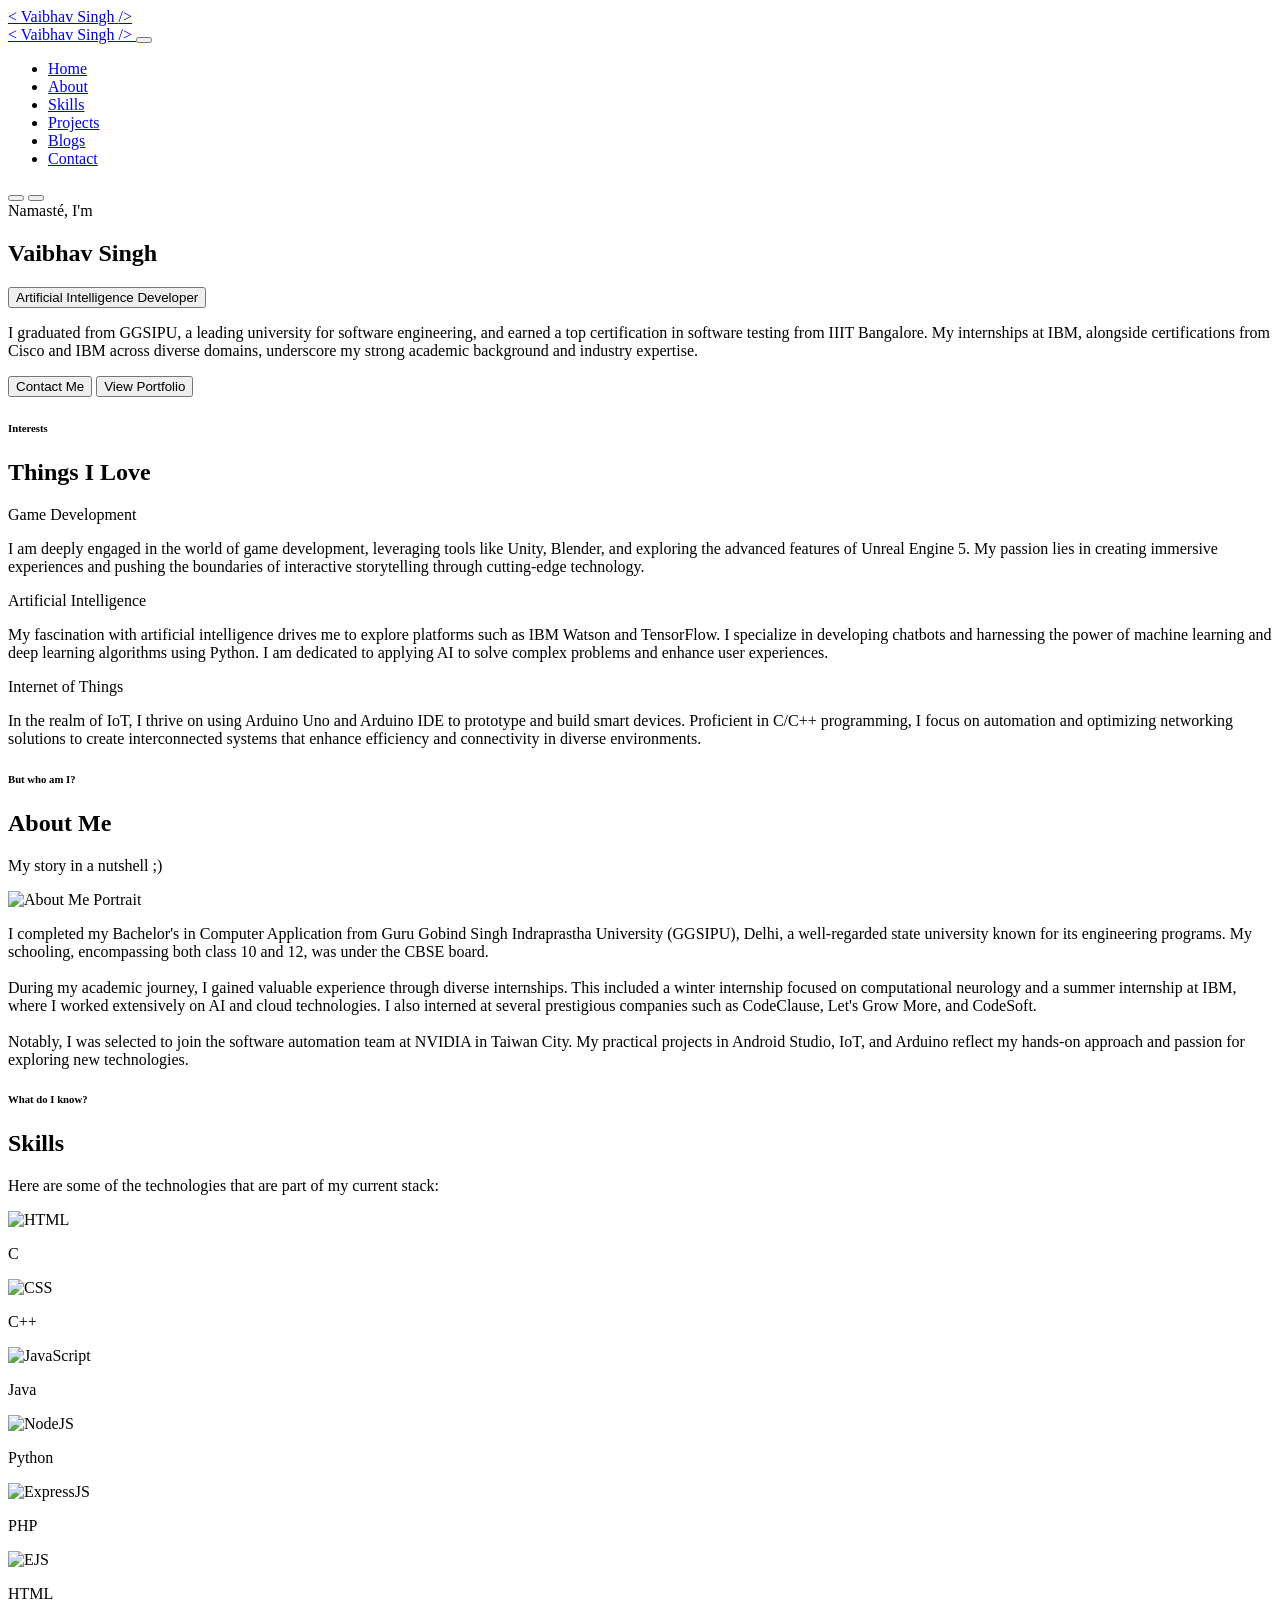
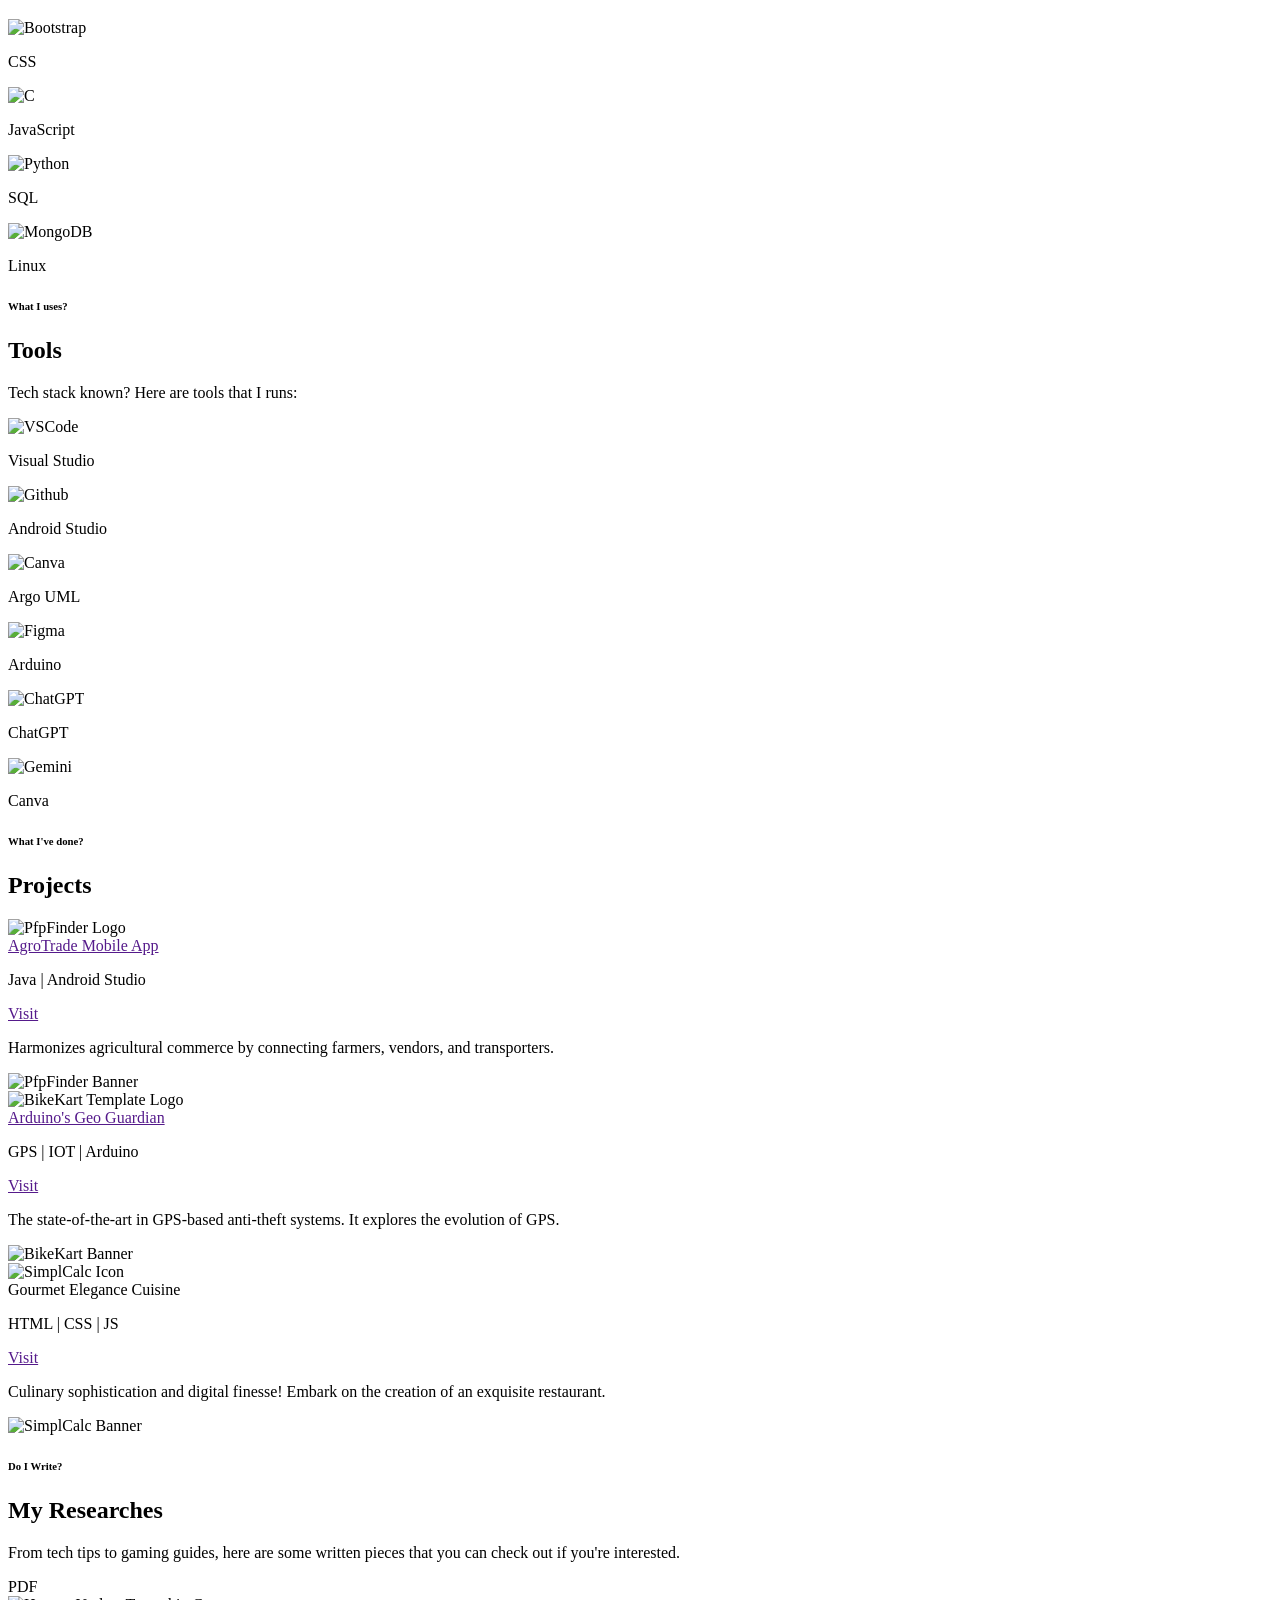
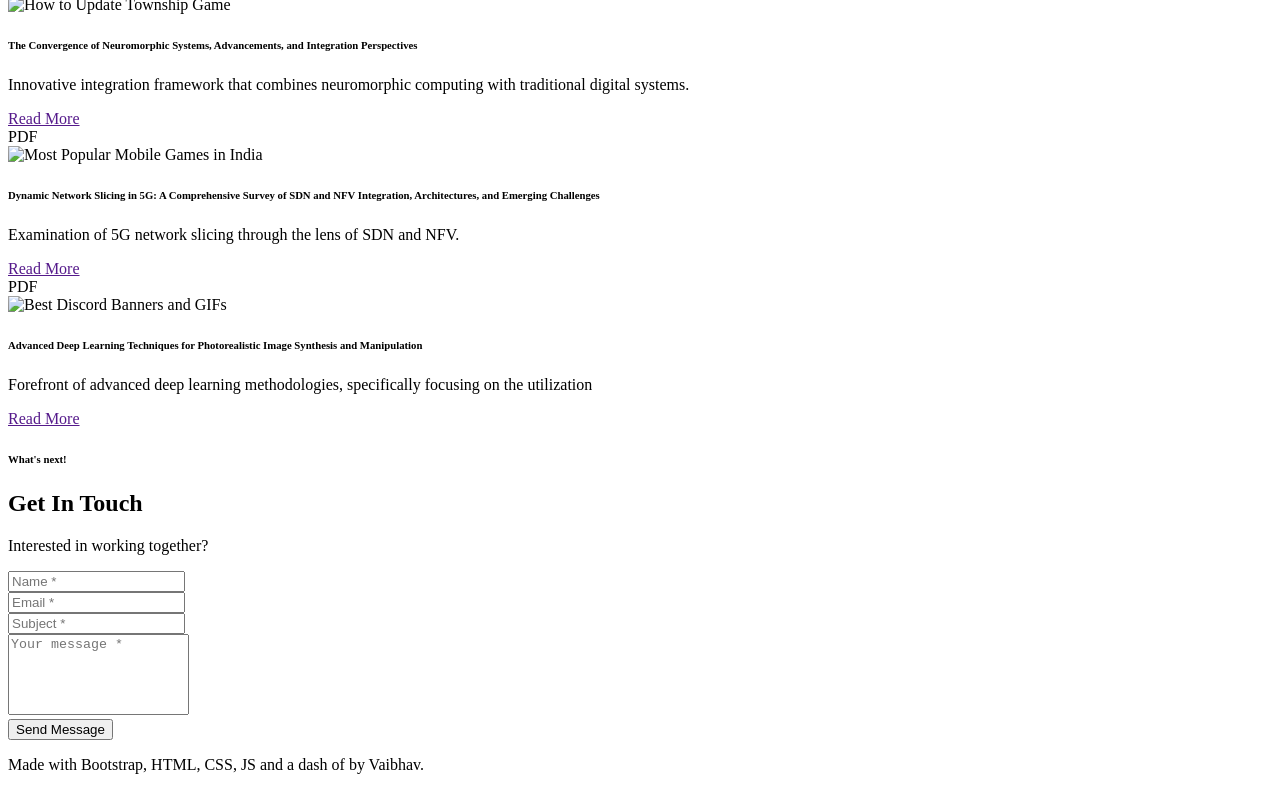
==== index.html @ f0da1cc7 "Add files via upload" ====
<!DOCTYPE html>
<html lang="en">
<head>
    <meta charset="UTF-8">
    <meta name="viewport" content="width=device-width, initial-scale=1.0">

    <!-- Primary Meta Tags -->
    <title>Vaibhav Singh - Software Developer</title>

    <meta name="title" content="Vaibhav Singh - Frontend Web Developer">
    <meta name="description" content="Vaibhav Singh - Passionate Frontend Web Developer creating beautiful and responsive websites. Explore my portfolio and blog for tech insights.">
    <meta name="keywords" content="Vaibhav Singh, Web Developer, Frontend Developer, Portfolio, Blog, Tech Insights">
    <meta name="author" content="Vaibhav Singh">

    <!-- Open Graph Meta Tags / Facebook -->
    <meta property="og:title" content="Vaibhav Singh - Frontend Web Developer">
    <meta property="og:description" content="Passionate about crafting beautiful and responsive websites. Explore my portfolio and blog for tech insights.">
    <meta property="og:image" content="assets/images/banner.webp">
    <meta property="og:url" content="/">
    <meta property="og:type" content="website">

    <!-- Twitter Card Meta Tags -->
    <meta name="twitter:card" content="summary_large_image">
    <meta name="twitter:title" content="Vaibhav Singh - Frontend Web Developer">
    <meta name="twitter:description" content="Passionate about crafting beautiful and responsive websites. Explore my portfolio and blog for tech insights.">
    <meta name="twitter:image" content="assets/images/banner.webp">

    <!-- Favicon -->
    <link rel="icon" href="assets/images/vj.webp" type="image/x-icon">

    <!-- Google Fonts: Rubik -->
    <link rel="stylesheet" href="https://fonts.googleapis.com/css?family=Rubik&amp;display=swap">

    <!-- Stylesheets -->
    <link rel="stylesheet" href="assets/css/aos.css">
    <link rel="stylesheet" href="assets/css/owl.carousel.min.css">
    <link rel="stylesheet" href="assets/css/bootstrap.min.css">
    <link rel="stylesheet" href="assets/css/bootstrap-icons.min.css">
    <link rel="stylesheet" href="assets/css/style.css">

    <!-- Preload Important resources -->
    <link rel="preload" href="assets/css/aos.css" as="style" >
    <link rel="preload" href="assets/css/owl.carousel.min.css" as="style" >
    <link rel="preload" href="assets/css/bootstrap.min.css" as="style" />
    <link rel="preload" href="assets/css/bootstrap-icons.min.css" as="style" />
    <link rel="preload" href="assets/css/style.css" as="style" />

    <!-- MS-Clarity Analytics -->
    <script type="text/javascript">
    (function(c,l,a,r,i,t,y){
        c[a]=c[a]||function(){(c[a].q=c[a].q||[]).push(arguments)};
        t=l.createElement(r);t.async=1;t.src="https://www.clarity.ms/tag/"+i;
        y=l.getElementsByTagName(r)[0];y.parentNode.insertBefore(t,y);
    })(window, document, "clarity", "script", "ld2h640kif");
    </script>

</head>

<body data-bs-theme="dark" data-bs-spy="scroll" data-bs-target="#navbar">

    <!-- Preloader -->
    <div id="preloader"></div>
    
    <!-- Header -->
    <header id="header">
        <nav id="navbar" class="navbar navbar-expand-md">
            <div class="container">
                <a href="/" class="navbar-brand logo">
                    <span><</span>
                    <span class="logo-name">Vaibhav Singh</span>
                    <span>/></span>
                </a>
                <div class="offcanvas offcanvas-end" tabindex="-1" id="offcanvasNavbar" aria-labelledby="offcanvasNavbarMenu">
                    <div class="offcanvas-header">
                        <a href="/" class="offcanvas-title navbar-brand logo" id="offcanvasNavbarMenu" data-aos="fade-down" data-aos-delay="600">
                            <span><</span>
                            <span class="logo-name">Vaibhav Singh</span>
                            <span>/></span>
                        </a>
                        <button type="button" class="navbar-toggler" data-bs-dismiss="offcanvas" aria-label="Close Navigation Menu"><i class="bi bi-x toggle-icon"></i></button>
                    </div>
                    <div class="offcanvas-body">
                        <ul class="navbar-nav nav-underline justify-content-end flex-grow-1">
                            <li class="nav-item" data-aos="fade-down" data-aos-delay="500" data-bs-dismiss="offcanvas"><a href="#hero" class="nav-link active" aria-current="page">Home</a></li>
                            <li class="nav-item" data-aos="fade-down" data-aos-delay="600" data-bs-dismiss="offcanvas"><a href="#about" class="nav-link">About</a></li>
                            <li class="nav-item" data-aos="fade-down" data-aos-delay="700" data-bs-dismiss="offcanvas" ><a href="#skills" class="nav-link">Skills</a></li>
                            <li class="nav-item" data-aos="fade-down" data-aos-delay="800" data-bs-dismiss="offcanvas"><a href="#projects" class="nav-link">Projects</a></li>
                            <li class="nav-item" data-aos="fade-down" data-aos-delay="900" data-bs-dismiss="offcanvas"><a href="#blogs" class="nav-link">Blogs</a></li>
                            <li class="nav-item" data-aos="fade-down" data-aos-delay="1000" data-bs-dismiss="offcanvas"><a href="#contact" class="nav-link">Contact</a></li>
                        </ul>
                    </div>
                </div>
                <button class="btn border-0" id="switchTheme" data-aos="fade-down" data-aos-delay="600"><i class="bi bi-brightness-high-fill"></i></button>
                <button class="navbar-toggler border-0" type="button" data-bs-toggle="offcanvas" data-bs-target="#offcanvasNavbar" aria-controls="offcanvasNavbar" aria-label="Toggle Navigation Menu" data-aos="fade-down" data-aos-delay="600"><i class="bi bi-list toggle-icon"></i></button>
            </div>
        </nav>
    </header>

    <!-- Hero -->
    <section id="hero">
        <div class="container">     
            <div class="row about-content">
                <div class="col-lg-5 order-lg-2">
                    <div class="hero-portrait">
                        <div class="pic" data-aos="fade-up" data-aos-delay="600"></div>
                    </div>
                </div>
                <div class="col-lg-7 order-lg-1 hero-content">
                    <span class="h3" data-aos="fade-up" data-aos-delay="0">Namasté, I'm</span>
                    <h1 class="name" data-aos="fade-up" data-aos-delay="200"><span>Vaibhav Singh</h1>
                    <button type="button" class="btn btn-sm mt-3 mb-3 btn-showcase"  data-aos="fade-up" data-aos-delay="400"><i class="bi bi-stars"></i> Artificial Intelligence Developer</button>
                    <p class="tagline mb-3" data-aos="fade-up" data-aos-delay="600">I graduated from GGSIPU, a leading university for software engineering, and earned a top certification in software testing from IIIT Bangalore. My internships at IBM, alongside certifications from Cisco and IBM across diverse domains, underscore my strong academic background and industry expertise. </p>
                    <div class="social-icons pb-2 pt-2 mb-2">
                        <a href="https://github.com/vaibhav90singh" target="_blank" class="github" data-aos="fade-up" data-aos-delay="620"><i class="bi bi-github"></i></a>
                        <a href="" target="_blank" class="twitter-x" data-aos="fade-up" data-aos-delay="64 0"><i class="bi bi-twitter-x"></i></a>
                        <a href="" target="_blank" class="instagram" data-aos="fade-up" data-aos-delay="660"><i class="bi bi-instagram"></i></a>
                        <a href="" target="_blank" class="youtube" data-aos="fade-up" data-aos-delay="680"><i class="bi bi-youtube"></i></a>
                        <a href="https://www.linkedin.com/itsVaibhavsingh/" target="_blank" class="linkedin" data-aos="fade-up" data-aos-delay="690"><i class="bi bi-linkedin"></i></a>
                        <a href="" target="_blank" class="discord" data-aos="fade-up" data-aos-delay="690"><i class="bi bi-discord"></i></a>
                    </div>
                    <div class="d-flex call-to-action">
                        <a href="https://www.linkedin.com/in/vaibhavsingh001/" data-aos="fade-up" data-aos-delay="700"><button type="button" class="btn me-4 primary-bg-btn"><i class="bi bi-envelope"></i> Contact Me</button></a>
                        <a href="https://drive.google.com/file/d/1FgvKm06HeaC-L_baILkrE1mZWN4kB_h0/view?usp=sharing" data-aos="fade-up" data-aos-delay="800"><button type="button" class="btn btn-light secondary-bg-btn">View Portfolio <i class="bi bi-arrow-up-right-circle"></i></button></a>
                    </div>                    
                </div>
            </div>
        </div>
    </section>

    <!-- Things I Love -->
    <section id="things-i-love">
        <div class="container">
            <h6 class="text-center"><span class="btn btn-sm theme-button theme-text">Interests</span></h6>
            <h2 class="section-heading text-center">Things I Love</h2>
            <div class="row justify-content-center pt-3 gy-4">
                <div class="col-lg-4 col-md-6" data-aos="fade-up" >
                    <div class="card">
                        <div class="circle-container">
                            <div class="circle"><i class="bi bi-droplet-half"></i></div>
                        </div>
                        <div class="card-body">
                            <p class="card-title">Game Development</p>
                            <p class="card-text">I am deeply engaged in the world of game development, leveraging tools like Unity, Blender, and exploring the advanced features of Unreal Engine 5. My passion lies in creating immersive experiences and pushing the boundaries of interactive storytelling through cutting-edge technology.</p>
                        </div>
                    </div>
                </div>
                <div class="col-lg-4 col-md-6" data-aos="fade-up" >
                    <div class="card">
                        <div class="circle-container">
                            <div class="circle"><i class="bi bi-code-slash"></i></i></div>
                        </div>
                        <div class="card-body">
                            <p class="card-title">Artificial Intelligence</p>
                            <p class="card-text">My fascination with artificial intelligence drives me to explore platforms such as IBM Watson and TensorFlow. I specialize in developing chatbots and harnessing the power of machine learning and deep learning algorithms using Python. I am dedicated to applying AI to solve complex problems and enhance user experiences.</p>
                        </div>
                    </div>
                </div>
                <div class="col-lg-4 col-md-6" data-aos="fade-up" >
                    <div class="card">
                        <div class="circle-container">
                            <div class="circle"><i class="bi bi-cup-hot"></i></div>
                        </div>
                        <div class="card-body">
                            <p class="card-title">Internet of Things</p>
                            <p class="card-text">In the realm of IoT, I thrive on using Arduino Uno and Arduino IDE to prototype and build smart devices. Proficient in C/C++ programming, I focus on automation and optimizing networking solutions to create interconnected systems that enhance efficiency and connectivity in diverse environments.



                            </p>
                        </div>
                    </div>
                </div>
            </div>
        </div>
    </section>


    <!-- About Me -->
    <section id="about">
        <div class="container">
            <h6 class="text-center"><span class="btn btn-sm theme-button theme-text">But who am I?</span></h6>
            <h2 class="section-heading text-center">About Me</h2>
            <p class="text-center muted-text mt-3 mb-4">My story in a nutshell ;)</p>
            <div class="row justify-content-center" data-aos="fade-down" data-aos-delay="200">
                <div class="col-lg-5 about-portrait">
                    <img src="assets/images/potraitt.jpeg" class="img-fluid pic" alt="About Me Portrait">
                </div>
                <div class="col-lg-7">
                    <p class="bio">
                        I completed my Bachelor's in Computer Application from Guru Gobind Singh Indraprastha University (GGSIPU), Delhi, a well-regarded state university known for its engineering programs. My schooling, encompassing both class 10 and 12, was under the CBSE board. 
<br></br>
During my academic journey, I gained valuable experience through diverse internships. This included a winter internship focused on computational neurology and a summer internship at IBM, where I worked extensively on AI and cloud technologies. I also interned at several prestigious companies such as CodeClause, Let's Grow More, and CodeSoft. 
<br></br>
Notably, I was selected to join the software automation team at NVIDIA in Taiwan City. My practical projects in Android Studio, IoT, and Arduino reflect my hands-on approach and passion for exploring new technologies.</p>
                </div>
            </div>
        </div>
    </section>

    <!-- Skills -->
    <section id="skills">
        <div class="container">
            <h6 class="text-center"><span class="btn btn-sm theme-button theme-text">What do I know?</span></h6>
            <h2 class="section-heading text-center">Skills</h2>
            <p class="text-center muted-text mt-3 mb-4">Here are some of the technologies that are part of my current stack:</p>
            <div class="row justify-content-center row-cols-2 row-cols-md-3 row-cols-lg-6 mt-4 gy-4 skills-container" data-aos="fade-up" data-aos-delay="200">
                <div class="col">
                    <div class="skill">
                        <img class="skill-image" src="assets/images/skills/C.svg" alt="HTML">
                        <p class="skill-name">C</p>
                    </div>
                </div>
                <div class="col">
                    <div class="skill">
                        <img class="skill-image" src="assets/images/skills/c--4.svg" alt="CSS"/>
                        <p class="skill-name">C++</p>
                    </div>
                </div>
                <div class="col">
                    <div class="skill">
                        <img class="skill-image" src="assets/images/skills/java.svg" alt="JavaScript">
                        <p class="skill-name">Java</p>
                    </div>
                </div>
                <div class="col">
                    <div class="skill">
                        <img class="skill-image" src="assets/images/skills/Python.svg" alt="NodeJS">
                        <p class="skill-name">Python</p>
                    </div>
                </div>
                <div class="col">
                    <div class="skill">
                        <img class="skill-image" src="assets/images/skills/PHP-logo.svg.png" alt="ExpressJS">
                        <p class="skill-name">PHP</p>
                    </div>
                </div>
                <div class="col">
                    <div class="skill">
                        <img class="skill-image" src="assets/images/skills/HTML.svg" alt="EJS">
                        <p class="skill-name">HTML</p>
                    </div>
                </div>
                <div class="col">
                    <div class="skill">
                        <img class="skill-image" src="assets/images/skills/CSS.svg" alt="Bootstrap">
                        <p class="skill-name">CSS</p>
                    </div>
                </div>
                <div class="col">
                    <div class="skill">
                        <img class="skill-image" src="assets/images/skills/JS.svg" alt="C">
                        <p class="skill-name">JavaScript</p>
                    </div>
                </div>
                <div class="col">
                    <div class="skill">
                        <img class="skill-image" src="assets/images/skills/microsoft-sql-server-logo.svg" alt="Python">
                        <p class="skill-name">SQL</p>
                    </div>
                </div>
                <div class="col">
                    <div class="skill">
                        <img class="skill-image" src="assets/images/skills/images.png" alt="MongoDB">
                        <p class="skill-name">Linux</p>
                    </div>
                </div>
            </div>
        </div>
    </section>

    <!-- Tools -->
    <section id="tools">
        <div class="container">
            <h6 class="text-center"><span class="btn btn-sm theme-button theme-text">What I uses?</span></h6>
            <h2 class="section-heading text-center">Tools</h2>
            <p class="text-center muted-text mt-3 mb-4">Tech stack known? Here are tools that I runs:</p>
            <div class="row justify-content-center row-cols-2 row-cols-md-3 row-cols-lg-6 mt-4 gy-4 tools-container" data-aos="fade-down" data-aos-delay="200">
                <div class="col">
                    <div class="tool">
                        <img class="tool-image" src="assets/images/tools/vscode.svg" alt="VSCode">
                        <p class="tool-name">Visual Studio</p>
                    </div>
                </div>
                <div class="col">
                    <div class="tool">
                        <img class="tool-image" src="assets/images/tools/Android_Studio_icon_(2023).svg.png" alt="Github">
                        <p class="tool-name">Android Studio</p>
                    </div>
                </div>
                <div class="col">
                    <div class="tool">
                        <img class="tool-image" src="assets/images/tools/argouml-logo.png" alt="Canva">
                        <p class="tool-name">Argo UML</p>
                    </div>
                </div>
                <div class="col">
                    <div class="tool">
                        <img class="tool-image" src="assets/images/tools/png-transparent-arduino-hd-logo.png" alt="Figma">
                        <p class="tool-name">Arduino</p>
                    </div>
                </div>
                <div class="col">
                    <div class="tool">
                        <img class="tool-image" src="assets/images/tools/ChatGPT.svg" alt="ChatGPT">
                        <p class="tool-name">ChatGPT</p>
                    </div>
                </div>
                <div class="col">
                    <div class="tool">
                        <img class="tool-image" src="assets/images/tools/canva.svg" alt="Gemini">
                        <p class="tool-name">Canva</p>
                    </div>
                </div>
            </div>
        </div>
    </section>

    <!-- Timelines 
    <section id="timelines">
        <div class="container">
            <h6 class="text-center"><span class="btn btn-sm theme-button theme-text">What am Doing?</span></h6>
            <h2 class="section-heading text-center">Timelines</h2>
            <div class="row justify-content-center row-cols-2 row-cols-md-3 row-cols-lg-6 skills-container">
                <div class="col">
                </div>
            </div>
        </div>
    </section> -->
            

    <!-- Projects -->
    <section id="projects">
        <div class="container">
            <h6 class="text-center"><span class="btn btn-sm theme-button theme-text">What I've done?</span></h6>
            <h2 class="section-heading text-center">Projects</h2>
            <div class="row justify-content-center mt-4 gy-4" data-aos="fade-up" data-aos-delay="200">
                <div class="col-lg-4 col-md-6">
                    <div class="card project-card">
                        <div class="card-body">
                            <div class="d-flex align-items-center">
                                <div class="col-2">
                                    <img src="assets/images/projects/AgroTrade.png" class="img-fluid icon" alt="PfpFinder Logo">
                                </div>
                                <div class="col-7 p-0">
                                    <a href="" class="card-title title" target="_blank">AgroTrade Mobile App</a>
                                    <p class="stacks m-0">Java | Android Studio </p>
                                </div>
                                <div class="col-3 align-middle">
                                    <a href="" class="btn btn-sm primary-bg-btn rounded-5" target="_blank">Visit <i class="bi bi-arrow-up-right-circle-fill"></i></a>
                                </div>
                            </div>
                        </div>
                        <div class="description-container">
                            <p class="description">Harmonizes agricultural commerce by connecting farmers, vendors, and transporters.</p>
                        </div>
                        <div class="banner-container">
                            <div class="overlay">
                                <a href="" class="btn" target="_blank"><i class="bi bi-arrow-up-right-circle-fill"></i></a>
                            </div>
                            <img src="assets/images/projects/gradient-ui-ux-background_23-2149065783.avif" class="card-img-top banner" alt="PfpFinder Banner">
                        </div>
                    </div>
                </div>

                <div class="col-lg-4 col-md-6">
                    <div class="card project-card">
                        <div class="card-body">
                            <div class="d-flex align-items-center">
                                <div class="col-2">
                                    <img src="assets/images/projects/ARDUINO.png" class="img-fluid icon" alt="BikeKart Template Logo">
                                </div>
                                <div class="col-7 p-0">
                                    <a href="" class="card-title title" target="_blank">Arduino's Geo Guardian  </a>
                                    <p class="stacks m-0">GPS | IOT | Arduino</p>
                                </div>
                                <div class="col-3 align-middle">
                                    <a href="" class="btn btn-sm primary-bg-btn rounded-5" target="_blank">Visit <i class="bi bi-arrow-up-right-circle-fill"></i></a>
                                </div>
                            </div>
                        </div>
                        <div class="description-container">
                            <p class="description">The state-of-the-art in GPS-based anti-theft systems. It explores the evolution of GPS.</p>
                        </div>
                        <div class="banner-container">
                            <div class="overlay">
                                <a href="" class="btn" target="_blank"><i class="bi bi-arrow-up-right-circle-fill"></i></a>
                            </div>
                            <img src="assets/images/projects/istockphoto-1392063064-170667a.webp" class="card-img-top banner" alt="BikeKart Banner">
                        </div>
                    </div>
                </div>

                <div class="col-lg-4 col-md-6">
                    <div class="card project-card cursor-not-allowed">
                        <div class="card-body ">
                            <div class="d-flex align-items-center">
                                <div class="col-2">
                                    <img src="assets/images/projects/Gourmet.png" class="img-fluid icon" alt="SimplCalc Icon">
                                </div>
                                <div class="col-7 p-0">
                                    <span class="card-title title">Gourmet Elegance Cuisine</span>
                                    <p class="stacks m-0">HTML | CSS | JS</p>
                                </div>
                                <div class="col-3 align-middle">
                                    <a href="" class="btn btn-sm primary-bg-btn rounded-5" target="_blank">Visit <i class="bi bi-arrow-up-right-circle-fill"></i></a>
                                </div>
                            </div>
                        </div>
                        <div class="description-container">
                            <p class="description">Culinary sophistication and digital finesse! Embark on the creation of an exquisite restaurant.</p>
                        </div>
                        <div class="banner-container cursor-not-allowed">
                            <div class="overlay">
                                <i class="bi bi-hourglass-split"></i>
                            </div>
                            <img src="assets/images/projects/feane-1.png" class="card-img-top banner" alt="SimplCalc Banner">
                        </div>
                    </div>
                </div>
            </div>
        </div>
    </section>

    <!-- Testimonials 
    <section id="testimonials">
        <div class="container">
            <h6 class="text-center"><span class="btn btn-sm theme-button theme-text">What they Think?</span></h6>
            <h2 class="section-heading text-center">Experiences</h2>
            <p class="text-center muted-text mt-3 mb-4">What do my friends and clients say about me.</p>
            <div class="row mt-4 gy-4" data-aos="fade-down" data-aos-delay="200">
                <div class="col-md-12">
                    <div id="testimonial-slider" class="owl-carousel">
                        <div class="testimonial">
                            <p class="description">
                                Your brilliance is truly inspiring. You bring so much positivity and creativity wherever you go. Keep shining brightly! Working with you has been always an incredible experience.
                            </p>
                            <div class="pic">
                                <img src="/assets/images/testimonials/Moinudeen.webp" alt="Moinudeen Pic">
                            </div>
                            <div class="detail">
                                <h4 class="name">Moinudeen</h4>
                                <small class="role" >Programmer</small>
                            </div>
                        </div>
         
                        <div class="testimonial">
                            <p class="description">
                                Bro, I admire your hard work. Your efforts speak volumes about you. You're amazing! Much love, bro! 🤜🤛
                            </p>
                            <div class="pic">
                                <img src="/assets/images/testimonials/Nadeem.webp" alt="Nadeem Pic">
                            </div>
                            <div class="detail">
                                <h4 class="name">Nadeem</h4>
                                <small class="role">Friend</small>
                            </div>
                        </div>

                       <div class="testimonial">
                            <p class="description">
                                Vaibhav's commitment and hard work shine through in everything he does.
                            </p>
                            <div class="pic">
                                <img src="/assets/images/testimonials/J.svg" alt="Jwala Pratap Pic" class="">
                            </div>
                            <div class="detail">
                                <h4 class="name">Jwala Pratap</h4>
                                <small class="role">Web Developer</small>
                            </div>
                        </div>

                        <div class="testimonial">
                            <p class="description">
                                Working with Vaibhav has been an incredible experience. His dedication in web development truly shine through his work. He has a remarkable ability to turn ideas into reality & crafting websites that exceed expectations.
                            </p>
                            <div class="pic">
                                <img src="/assets/images/testimonials/Rahul.webp" alt="Rahul Pic">
                            </div>
                            <div class="detail">
                                <h4 class="name">Rahul Sharma</h4>
                                <small class="role">Software Developer</small>
                            </div>
                        </div>
                    </div>
                </div>
            </div>
        </div>
    </section>
-->
    <!-- Blogs -->
    <section id="blogs">
        <div class="container">
            <h6 class="text-center"><span class="btn btn-sm theme-button theme-text">Do I Write?</span></h6>
            <h2 class="section-heading text-center">My Researches</h2>
            <p class="text-center muted-text mt-3 mb-4">From tech tips to gaming guides, here are some written pieces that you can check out if you're interested.</p>
            <div class="row justify-content-center gy-4" data-aos="fade-up" data-aos-delay="600">
                <div class="col-lg-4 col-md-6">
                    <div class="card article-card">
                        <div class="banner-container position-relative">
                            <div class="position-absolute top-0 end-0">
                                <span class="badge">PDF</span>
                            </div>
                            <img src="assets/images/neuromorphic-computing-cover-1.webp" class="card-img-top banner" alt="How to Update Township Game">
                        </div>                        
                        <div class="card-body">
                            <a href=""></a><h6 class="card-title">The Convergence of Neuromorphic Systems, Advancements, and Integration Perspectives</h6></a>
                            <p class="card-text description">Innovative integration framework that combines neuromorphic computing with traditional digital systems.</p>
                            <a href="" class="text-decoration-none" target="_blank"><span class="read-more">Read More <i class="bi bi-arrow-up-right"></i></span></a>
                        </div>
                    </div>
                </div>
                <div class="col-lg-4 col-md-6">
                    <div class="card article-card">
                        <div class="banner-container position-relative">
                            <div class="position-absolute top-0 end-0">
                                <span class="badge">PDF</span>
                            </div>
                            <img src="assets/images/download.jfif" class="card-img-top banner" alt="Most Popular Mobile Games in India">
                        </div>                        
                        <div class="card-body">
                            <a href=""></a><h6 class="card-title">
                                Dynamic Network Slicing in 5G: A Comprehensive Survey of SDN and NFV Integration, Architectures, and Emerging Challenges</h6></a>
                            <p class="card-text description">Examination of 5G network slicing through the lens of SDN and NFV.</p>
                            <a href="" class="text-decoration-none" target="_blank"><span class="read-more">Read More <i class="bi bi-arrow-up-right"></i></span></a>
                        </div>
                    </div>
                </div>
                <div class="col-lg-4 col-md-6">
                    <div class="card article-card">
                        <div class="banner-container position-relative">
                            <div class="position-absolute top-0 end-0">
                                <span class="badge">PDF</span>
                            </div>
                            <img src="assets/images/image-asset.png" class="card-img-top banner" alt="Best Discord Banners and GIFs">
                        </div>                        
                        <div class="card-body">
                            <a href=""></a><h6 class="card-title">Advanced Deep Learning Techniques for Photorealistic Image Synthesis and Manipulation</h6></a>
                            <p class="card-text description"> Forefront of advanced deep learning methodologies, specifically focusing on the utilization</p>
                            <a href="" class="text-decoration-none" target="_blank"><span class="read-more">Read More <i class="bi bi-arrow-up-right"></i></span></a>
                        </div>
                    </div>
                </div>
            </div>
        </div>
    </section>

    <!-- Contact -->
    <section id="contact">
        <div class="container">
            <h6 class="text-center"><span class="btn btn-sm theme-button theme-text">What's next!</span></h6>
            <h2 class="section-heading text-center">Get In Touch</h2>
            <p class="text-center muted-text mt-3 mb-4">Interested in working together? </p>
            <div class="row justify-content-center" data-aos="fade-down" data-aos-delay="500">
                <div class="col-lg-8">
                    <div class="contact-form">
                        <form action="#" method="POST">
                            <div class="row g-2">
                                <div class="col-md-6">
                                    <div class="form-group">
                                        <input type="text" class="form-control" id="name" name="name" placeholder="Name *" required>
                                    </div>
                                </div>
                                <div class="col-md-6">
                                    <div class="form-group">
                                        <input type="email" class="form-control" id="email" name="email" placeholder="Email *" required>
                                    </div>
                                </div>
                                <div class="col-md-12">
                                    <div class="form-group">
                                        <input type="text" class="form-control" id="subject" name="subject"  placeholder="Subject *" required>
                                    </div>
                                </div>
                                <div class="col-md-12">
                                    <div class="form-group">
                                        <textarea style="resize: none;" class="form-control" id="message" name="message" rows="5" placeholder="Your message *" required></textarea>
                                    </div>
                                </div>
                                <div class="col-md-12">
                                    <button type="submit" class="btn primary-bg-btn mt-2">Send Message <i class="bi bi-arrow-up-right"></i></button>
                                </div>
                            </div>
                        </form>
                    </div>
                </div>
            </div>
        </div>
    </section>

    <!-- Footer -->
    <footer id="footer">
        <div class="container">
            <p class="text-center copyright-text">Made with <span>Bootstrap, HTML, CSS, JS</span> and a dash of <span class="heart-icon"><i class="bi bi-hearts"></i></span> by <span>Vaibhav</span>.</p>
        </div>
    </footer>

    <button class="btn" id="backToTopButton" onclick="scrollToTop()" style="display: none;">
        <span aria-label="Back to top">
            <svg xmlns="http://www.w3.org/2000/svg" width="20" height="20" fill="currentColor" class="bi bi-arrow-up-square" viewBox="0 0 16 16">
                <path fill-rule="evenodd" d="M15 2a1 1 0 0 0-1-1H2a1 1 0 0 0-1 1v12a1 1 0 0 0 1 1h12a1 1 0 0 0 1-1zM0 2a2 2 0 0 1 2-2h12a2 2 0 0 1 2 2v12a2 2 0 0 1-2 2H2a2 2 0 0 1-2-2zm8.5 9.5a.5.5 0 0 1-1 0V5.707L5.354 7.854a.5.5 0 1 1-.708-.708l3-3a.5.5 0 0 1 .708 0l3 3a.5.5 0 0 1-.708.708L8.5 5.707z"/>
              </svg>
        </span>
    </button>

    <!-- JavaScript -->
    <script src="assets/js/aos.js" defer></script>
    <script src="assets/js/jquery-3.7.1.min.js" defer></script>
    <script src="assets/js/owl.carousel.min.js" defer></script>
    <script src="assets/js/bootstrap.min.js" defer></script>
    <script src="assets/js/script.js" defer></script>

</body>
</html>
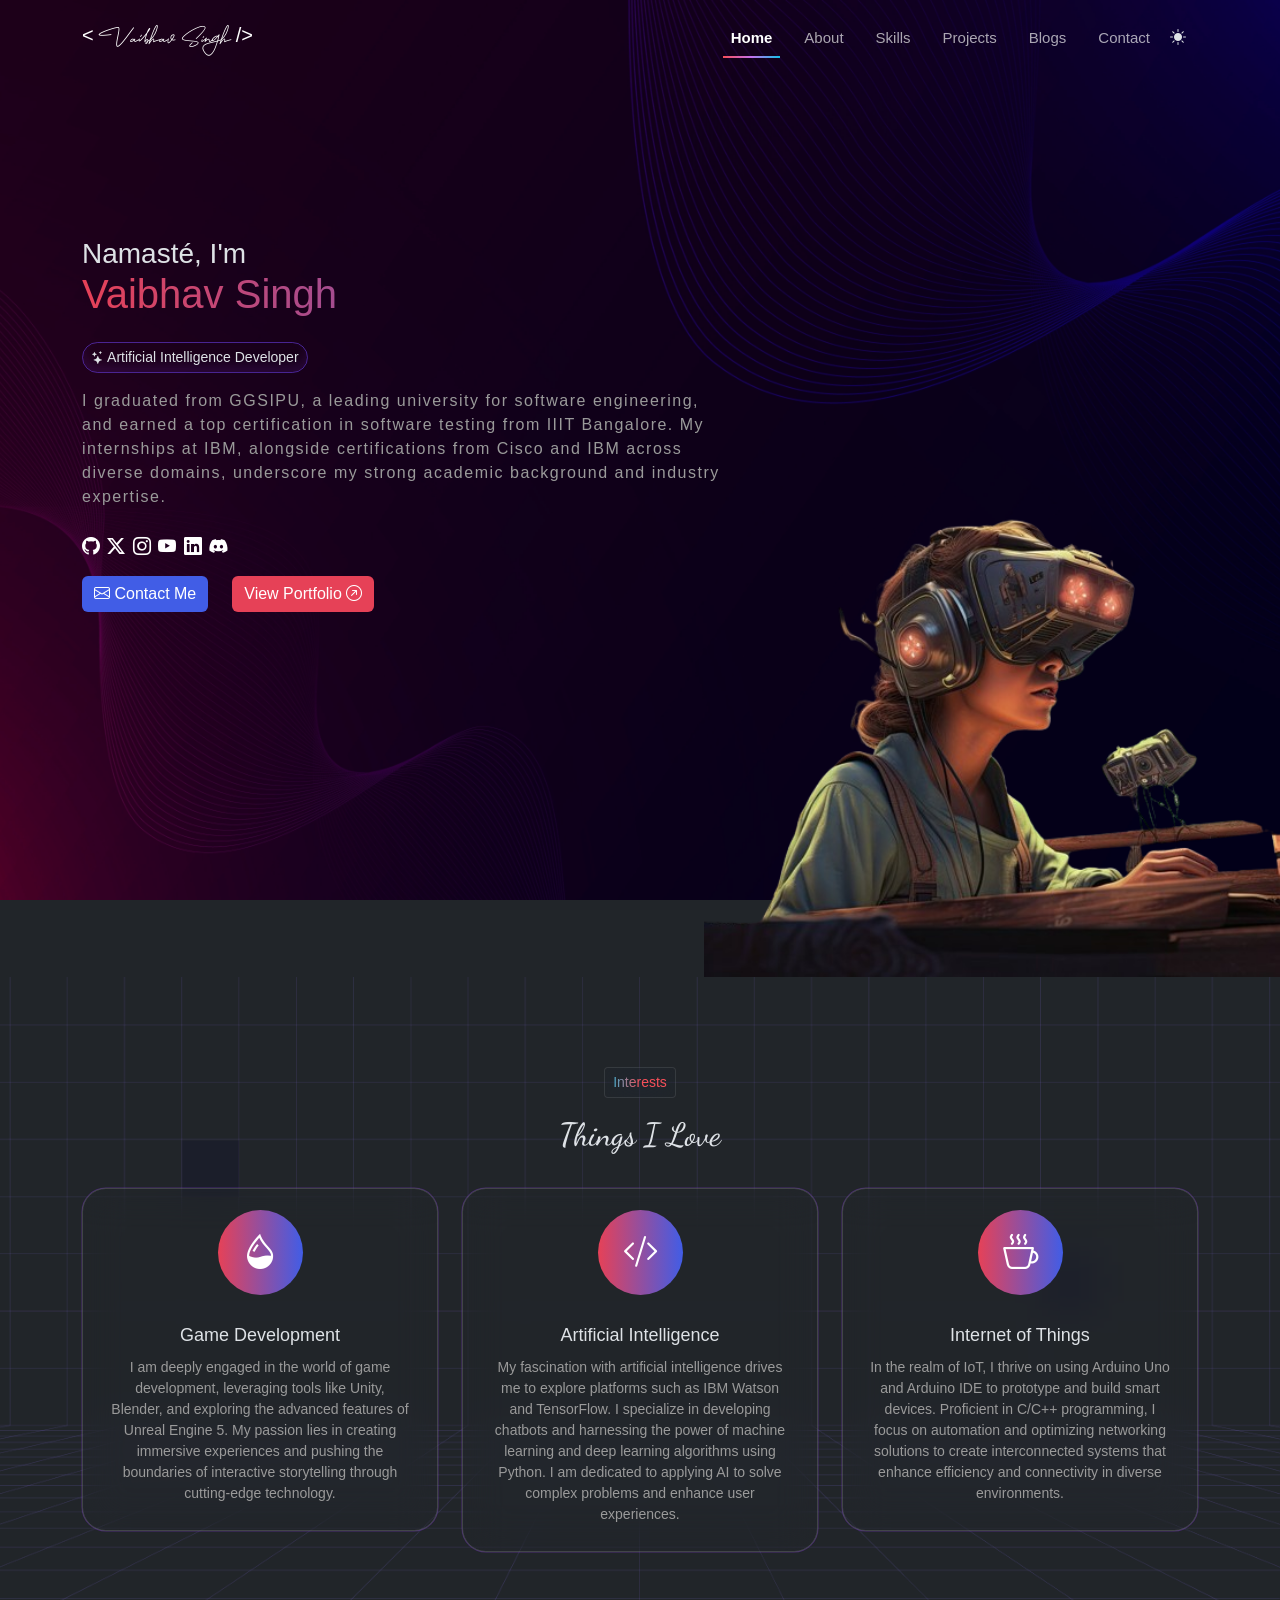
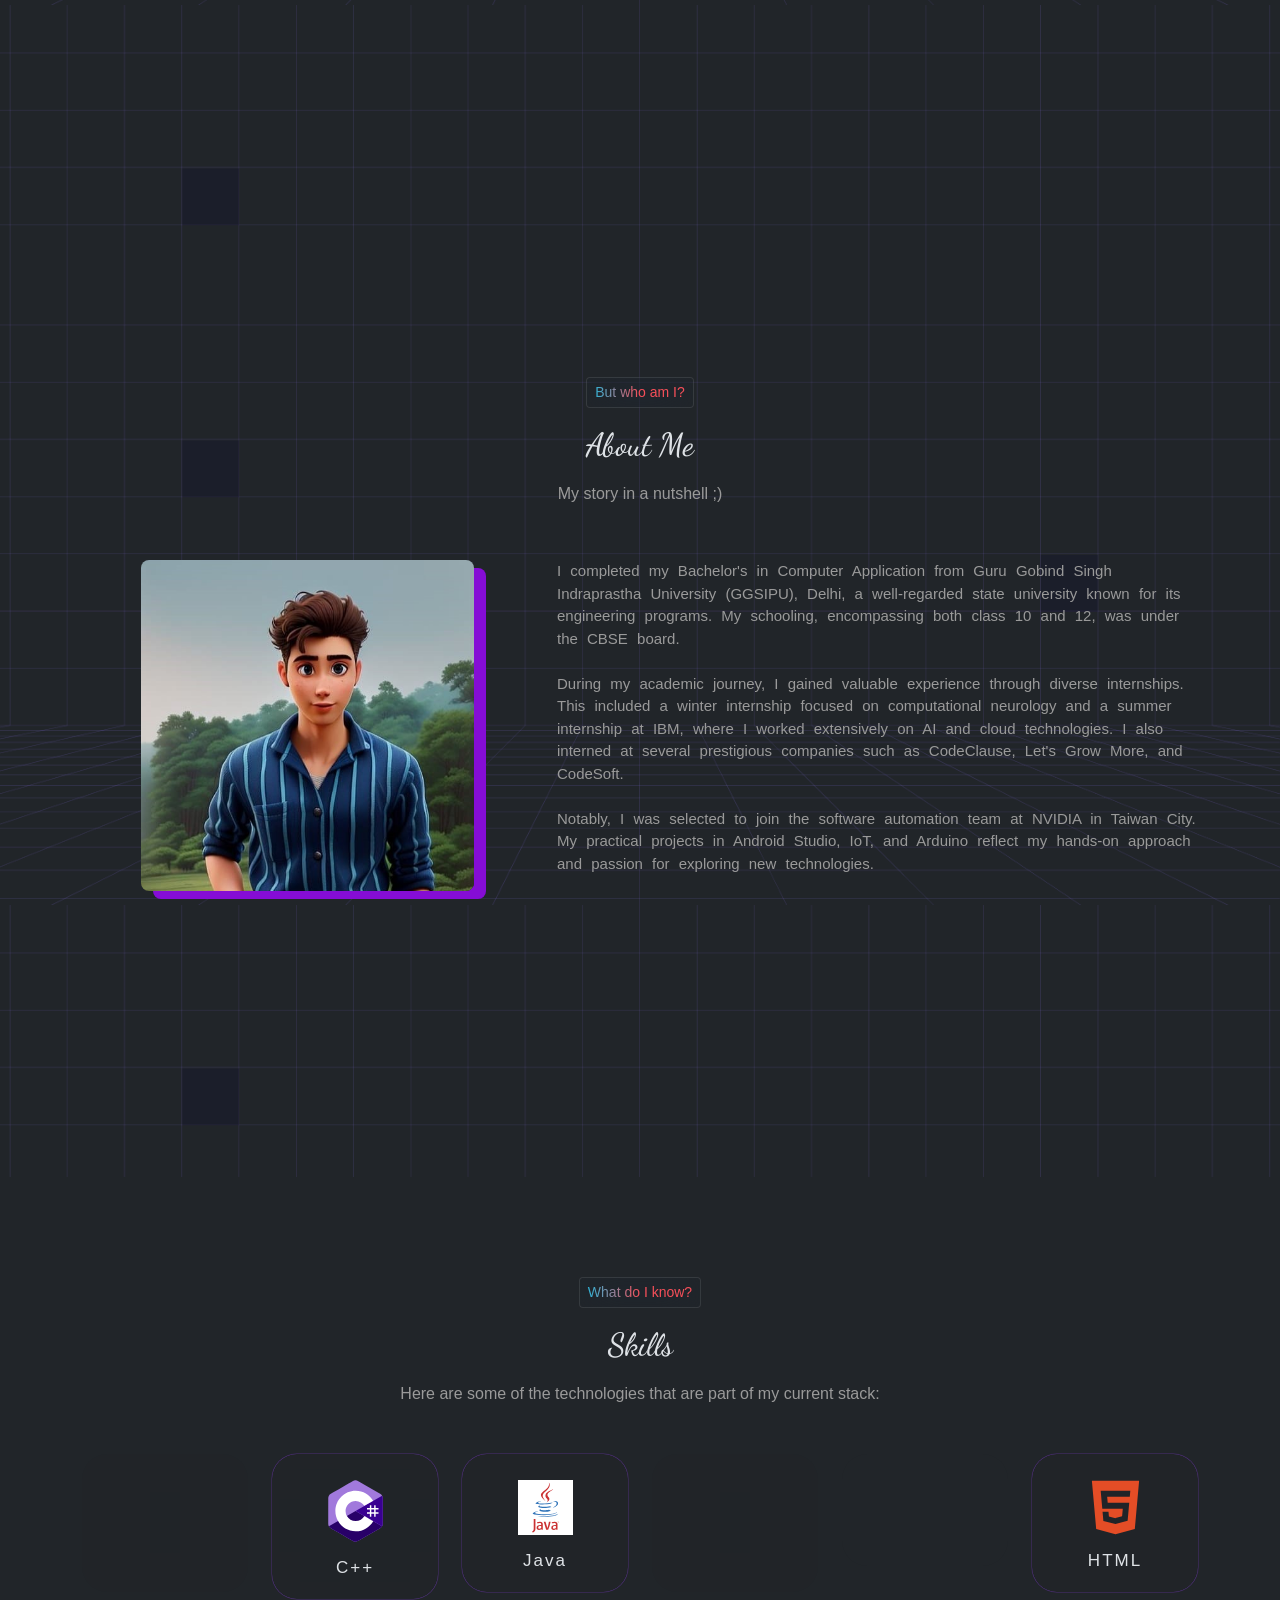
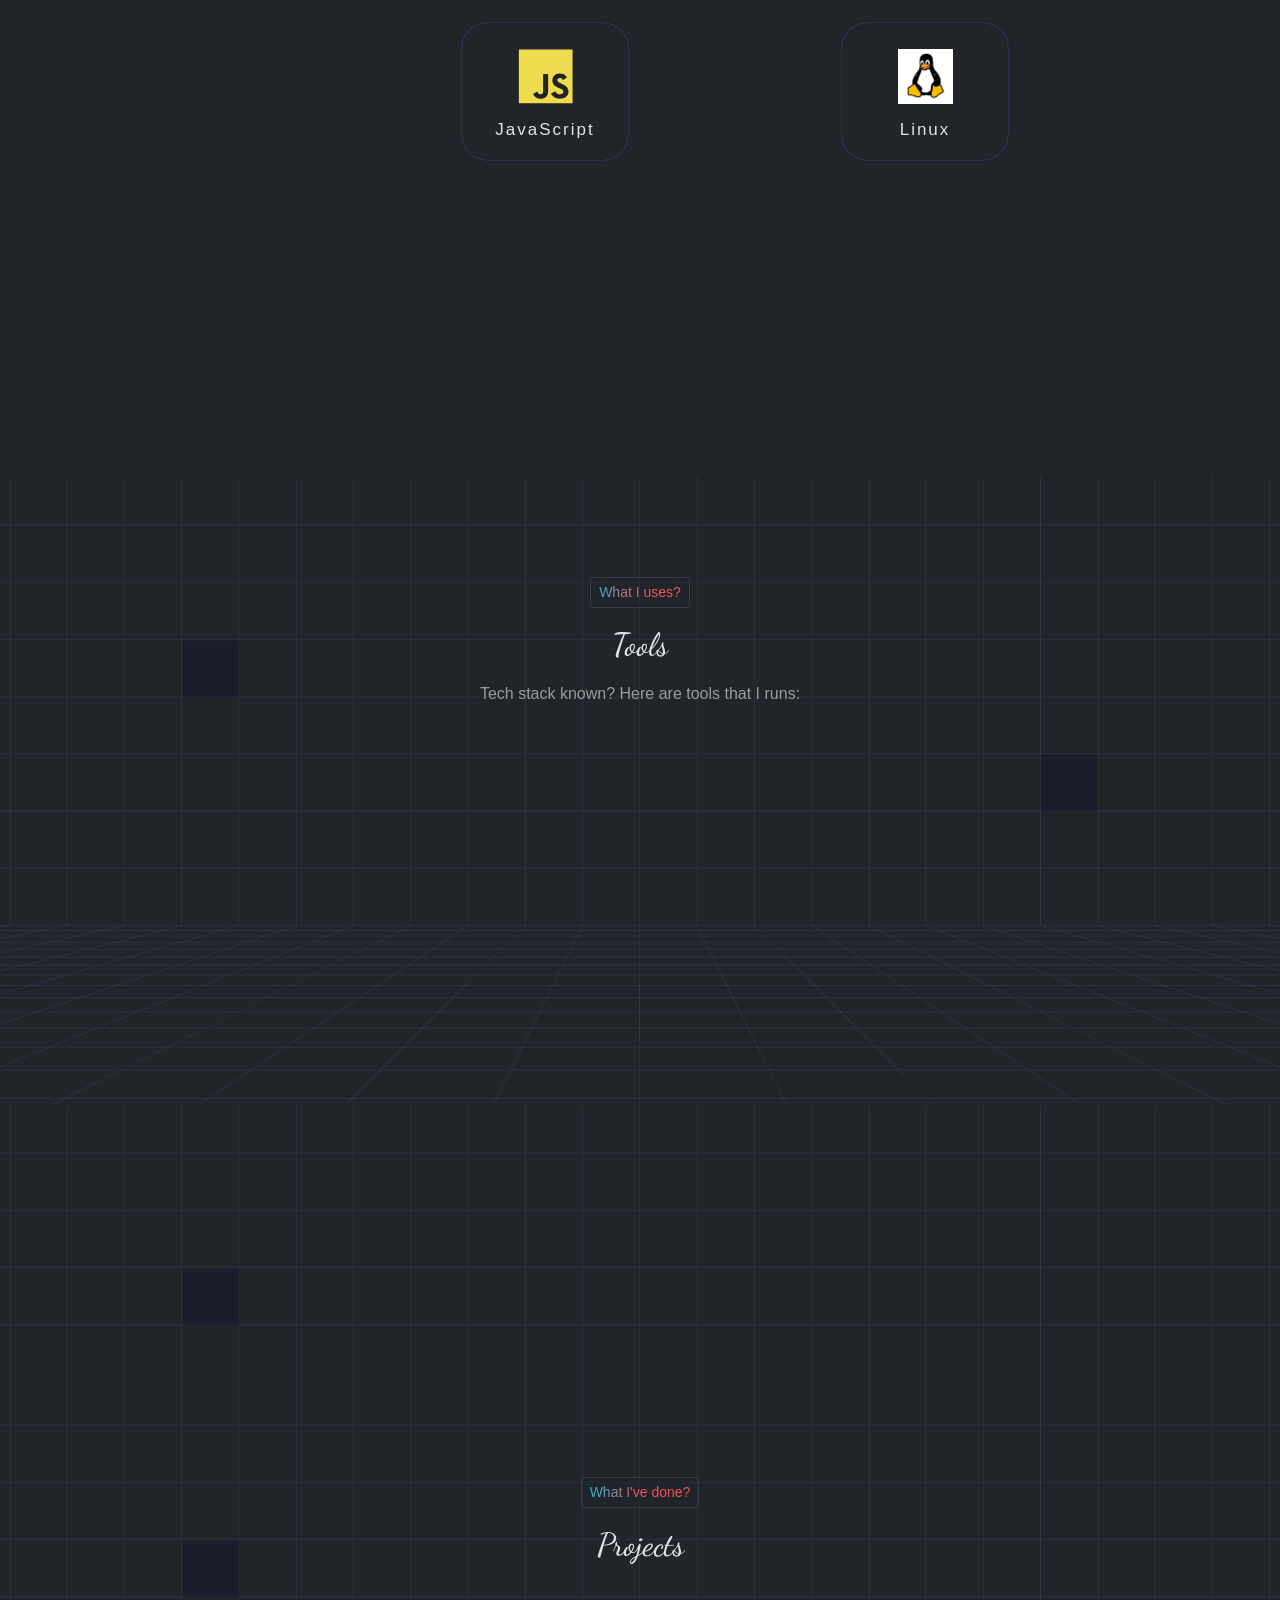
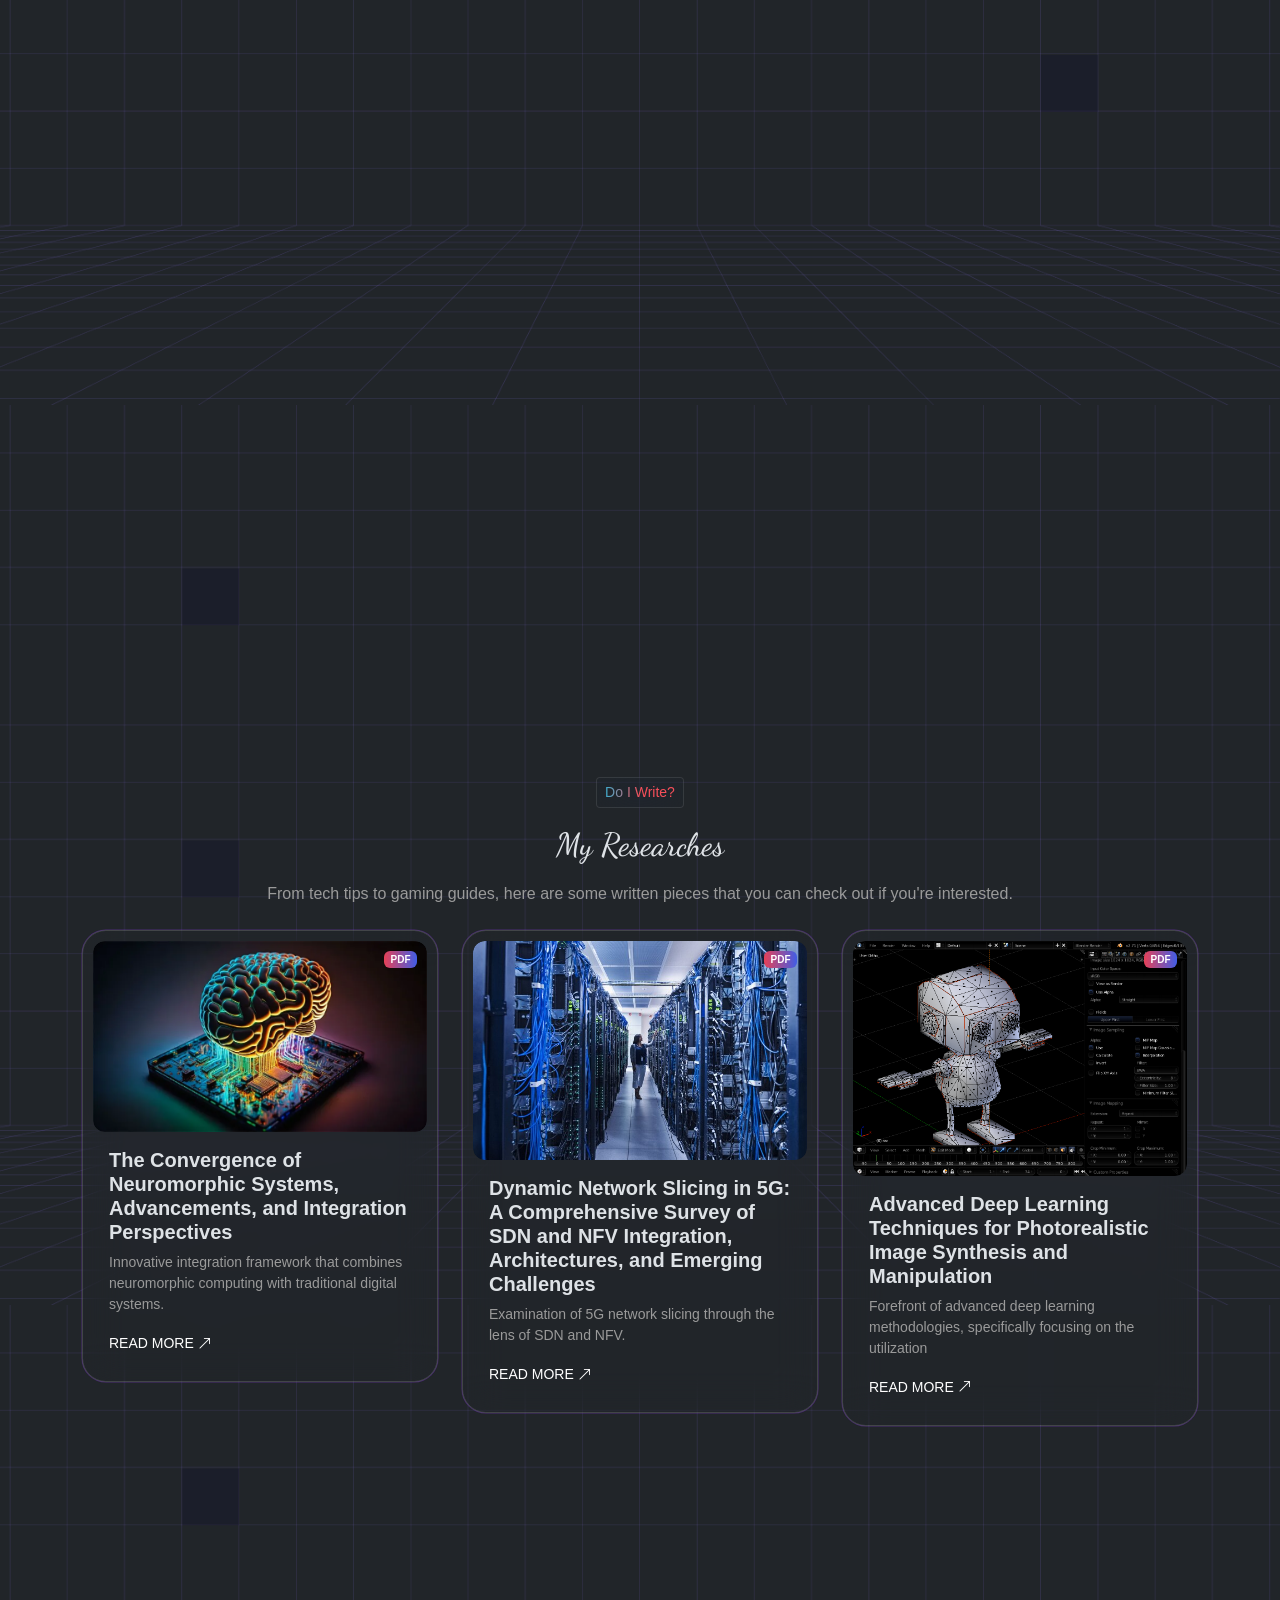
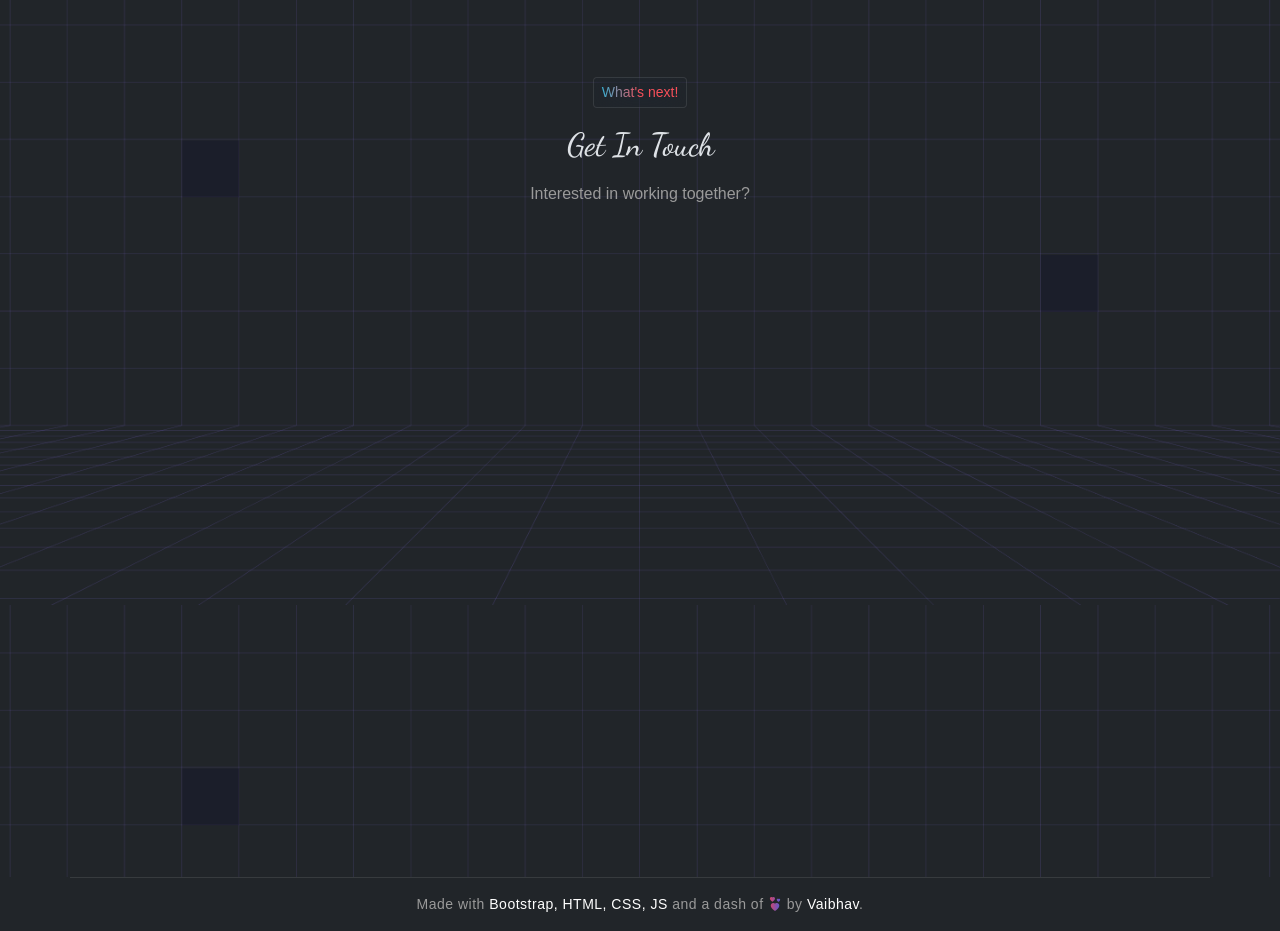
==== commit 36212311: "Update index.html" ====
--- a/index.html
+++ b/index.html
@@ -15,7 +15,7 @@
     <!-- Open Graph Meta Tags / Facebook -->
     <meta property="og:title" content="Vaibhav Singh - Frontend Web Developer">
     <meta property="og:description" content="Passionate about crafting beautiful and responsive websites. Explore my portfolio and blog for tech insights.">
-    <meta property="og:image" content="assets/images/banner.webp">
+    <meta property="og:image" content="assets/images/vaibhav.png">
     <meta property="og:url" content="/">
     <meta property="og:type" content="website">
 
@@ -23,7 +23,7 @@
     <meta name="twitter:card" content="summary_large_image">
     <meta name="twitter:title" content="Vaibhav Singh - Frontend Web Developer">
     <meta name="twitter:description" content="Passionate about crafting beautiful and responsive websites. Explore my portfolio and blog for tech insights.">
-    <meta name="twitter:image" content="assets/images/banner.webp">
+    <meta name="twitter:image" content="assets/images/vaibhav.png">
 
     <!-- Favicon -->
     <link rel="icon" href="assets/images/vj.webp" type="image/x-icon">
--- a/assets/css/style.css
+++ b/assets/css/style.css
@@ -0,0 +1,1049 @@
+
+/*--------------------------------------------------------------
+# Global Settings
+--------------------------------------------------------------*/
+
+@font-face {
+    font-family: 'Agustina';
+    src: url('fonts/Agustina.woff') format('woff');
+}
+
+@font-face {
+    font-family: 'Dancing Script';
+    src: url('fonts/DancingScript-Medium.ttf') format('truetype');
+}
+
+
+/* Global Variables */
+:root{
+    --font-family: 'Rubik', sans-serif;
+    --primary-color: #415de6;
+    --secondary-color: #e64157;
+    --tertiary-color: #12c2e9;
+    --primary-gradient-color: linear-gradient(90deg,#e64157,#415de6);
+    --secondary-gradient-color: linear-gradient(to right, #12c2e9, #f64f59, #f64f59);
+    --underline-gradient: linear-gradient(to left, #12c2e9, #c471ed, #f64f59);
+    --vertical-gradient: linear-gradient(to top, #12c2e9, #c471ed, #f64f59);
+    --transition-default: all .4s ease;
+}   
+
+body{
+    font-family: var(--font-family);
+    font-weight: 300;
+}
+
+a{
+    color: var(--primary-color);
+    text-decoration: none;
+}
+
+a:hover{
+    color: var(--secondary-color);
+}
+
+/* Dark Mode */
+[data-bs-theme="dark"] {
+    position: relative;
+    color: rgb(255, 255, 255/1);
+    z-index: 0;
+}
+
+[data-bs-theme="dark"]::before {
+    content: "";
+    position: fixed;
+    top: 0;
+    left: 0;
+    width: 100%;
+    height: 100%;
+    background: #000 url(dark-bg.webp) 50% no-repeat;
+    background-size: cover;
+    filter: brightness(50%);
+    -webkit-filter: brightness(50%);
+    z-index: -1;
+}
+
+/* Dark Mode styles */
+[data-bs-theme="dark"] {
+    --text-color: #fff;
+    --muted-text: #9a9a9a;
+    --bg-color: #212121;
+    --btn-color: #fff;
+    --offcanvas-bg: rgba(0,0,0,0.9);
+    --offcanvas-border-color: rgba(255, 255, 255, 0.2);
+}
+
+/* Light Mode */
+[data-bs-theme="light"] {
+    position: relative;
+    color: rgb(255, 255, 255/1);
+    z-index: 0;
+}
+
+[data-bs-theme="light"]::before {
+    content: "";
+    position: fixed;
+    top: 0;
+    left: 0;
+    width: 100%;
+    height: 100%;
+    background: #fff url(light-bg.webp) 50% no-repeat;
+    background-size: cover;
+    filter: brightness(90%);
+    -webkit-filter: brightness(90%);
+    z-index: -1;
+}
+
+/* Light Mode styles */
+[data-bs-theme="light"] {
+    --text-color: #000;
+    --muted-text: #000;
+    --bg-color: #fff;
+    --btn-color: #fff;
+    --offcanvas-bg: rgba(215, 215, 215, 0.9);
+    --offcanvas-border-color: rgba(255, 255, 255, 0.2);
+}
+
+*::selection {
+    color: var(--primary-color);
+}
+
+::-webkit-scrollbar {
+    width: 5px;
+    background: var(--bg-color);
+}
+
+::-webkit-scrollbar-thumb {
+    border-radius: 20px;
+    background: var(--vertical-gradient);
+    box-shadow: inset 2px 2px 2px rgba(255, 255, 255, 0.25), inset -2px -2px -2px rgba(0,0,0,0.25);
+    -webkit-box-shadow: inset 2px 2px 2px rgba(255, 255, 255, 0.25), inset -2px -2px -2px rgba(0,0,0,0.25);
+}
+
+.social-icons a{
+    color: var(--text-color);
+    font-size: 18px;
+    margin-right: 3px;
+    transition: var(--transition-default);
+    -webkit-transition: var(--transition-default);
+}
+
+.social-icons a:hover{
+    color: var(--primary-color);
+}
+
+.logo-name{
+    font-family: 'Agustina', 'Rubik', sans-serif;
+    font-size: 1.2rem;
+}
+
+.primary-bg-btn{
+    color: var(--btn-color);
+    background-color: var(--primary-color);
+    border: none;
+    transition: var(--transition-default);
+    -webkit-transition: var(--transition-default);
+}
+
+.primary-bg-btn:hover{
+    color: var(--text-color);
+    background-color: none;
+    border: 1px solid var(--bg-color);
+    transform: translate(0, -0.25rem) rotate(0) skewX(0) skewY(0) scaleX(1) scaleY(1);
+}
+
+.primary-outline-btn{
+    color: var(--btn-color);
+    background-color: none;
+    border-color: var(--primary-color);
+    transition: var(--transition-default);
+    -webkit-transition: var(--transition-default);
+}
+
+.primary-outline-btn:hover{
+    color: var(--text-color);
+    background-color: var(--primary-color);
+    border: none;
+    transform: translate(0, -0.25rem) rotate(0) skewX(0) skewY(0) scaleX(1) scaleY(1);
+}
+
+.secondary-bg-btn{
+    color: var(--text-color);
+    background-color: var(--secondary-color);
+    border: none;
+}
+
+.secondary-bg-btn:hover{
+    color: var(--bg-color);
+    background-color: var(--text-color);
+    border: 1px solid var(--bg-color);
+    transform: translate(0, -0.25rem) rotate(0) skewX(0) skewY(0) scaleX(1) scaleY(1);
+}
+
+.tertiary-bg-btn{
+    color: var(--text-color);
+    background-color: var(--tertiary-color);
+    border: none;
+    transform: translate(0, -0.25rem) rotate(0) skewX(0) skewY(0) scaleX(1) scaleY(1);
+}
+
+.tertiary-bg-btn:hover{
+    color: var(--bg-color);
+    background-color: var(--text-color);
+    border: 1px solid var(--bg-color);
+}
+
+.in-progress{
+    text-wrap: nowrap;
+    background-color: rgba(255, 156, 9, 0.15);
+    color: rgb(255, 156, 9);
+}
+
+.underline{
+    position: relative;
+}
+
+.underline::after {
+    content: "";
+    position: absolute;
+    bottom: 0;
+    left: 0;
+    width: 100%;
+    height: 2px;
+    background-image: var(--underline-gradient);
+}
+
+.underline:hover {
+    color: var(--secondary-color);
+}
+
+.theme-button{
+    border-radius: 4px;
+    background: rgba(255, 255, 255, 0.08);
+    border: 1px solid rgba(255, 255, 255, 0.1);
+    backdrop-filter: saturate(180%) blur(20px);
+    -webkit-backdrop-filter: saturate(180%) blur(20px);
+}
+
+.theme-text{
+    background: var(--secondary-gradient-color);
+    -webkit-background-clip: text;
+    -webkit-text-fill-color: transparent;
+}
+
+.section-heading{
+    font-family: 'Dancing Script',var(--font-family);
+    margin: 18px 0px;
+}
+
+.cursor-not-allowed{
+    cursor: not-allowed!important;
+}
+
+.muted-text{
+    color: var(--muted-text);
+}
+
+/* Preloader */
+#preloader {
+    position: fixed;
+    z-index: 99;
+    top: 0;
+    right: 0;
+    bottom: 0;
+    left: 0;
+    display: block;
+    backdrop-filter: blur(20px);
+    -webkit-backdrop-filter: blur(20px);
+    animation: fadeOutPreloader 1s linear 1s forwards;
+    -webkit-animation: fadeOutPreloader 1s linear 1s forwards;
+}
+
+@keyframes fadeOutPreloader {
+    to {
+        opacity: 0;
+        visibility: hidden;
+    }
+}
+
+/*--------------------------------------------------------------
+# Header Section
+--------------------------------------------------------------*/
+
+#header{
+    background: transparent;
+    transition: top 0.5s ease;
+    -webkit-transition: top 0.5s ease;
+}
+
+.fixed-top{
+    backdrop-filter: blur(20px);
+    -webkit-backdrop-filter: blur(20px);
+}
+
+    @media (max-width: 767px) {
+        #switchTheme{
+            display: flex;
+            justify-content: end;
+            flex-grow: 1;
+        }
+    }
+
+#header .navbar{
+    backdrop-filter: 20px;
+    -webkit-backdrop-filter: 20px;
+    padding: 15px 0;
+}
+
+.navbar .toggle-icon{
+    color: var(--text-color);
+    font-size: 28px;
+}
+
+.navbar-toggler:focus {
+    box-shadow: none;
+    -webkit-box-shadow: none;
+}
+
+.offcanvas{
+    background-color: var(--offcanvas-bg);
+}
+
+.offcanvas.show ul {
+    position: absolute;
+    justify-content: flex-start!important;
+    top: 76.9px;
+    left: 15px;
+    right: 15px;
+    bottom: 15px; 
+    padding: 10px 15px;
+    transition: none;
+    -webkit-transition: none;
+    border: 2px solid var(--offcanvas-border-color);
+}
+
+.fixedHeaderNavbar{
+    position: fixed;
+    height: 100vh;
+}
+
+.navbar-nav > li > .nav-link {
+    position: relative;
+    font-size: 15px;
+    border-bottom: none;
+    transition: width 0.35s ease;
+    -webkit-transition: width 0.35s ease;
+}
+
+.navbar-nav > li > .nav-link.active::after {
+    content: "";
+    position: absolute;
+    bottom: 0;
+    left: 0;
+    width: 100%;
+    height: 2px;
+    background-image: var(--underline-gradient);
+}
+
+.navbar-nav > li > .nav-link::after {
+    content: "";
+    position: absolute;
+    bottom: 0;
+    left: 0;
+    width: 0;
+    height: 2px;
+    background-image: var(--underline-gradient);
+    transition: width 0.35s ease;
+    -webkit-transition: width 0.35s ease;
+}
+
+.navbar-nav > li > .nav-link:hover::after {
+    width: 100%;
+}
+
+/*--------------------------------------------------------------
+# Hero Section
+--------------------------------------------------------------*/
+
+#hero {
+    position: relative;
+    padding: 160px 0px 50px 0px;
+    min-height: 100vh;
+}
+
+#hero .name {
+    background: var(--primary-gradient-color);
+    color: transparent;
+    background-clip: text;
+    -webkit-background-clip: text;
+}
+
+#hero .btn-showcase {
+    border-radius: 32px;
+    border-color: #7042f88b;
+    border-width: 1px;
+    backdrop-filter: blur(6px); 
+    -webkit-backdrop-filter: blur(6px); 
+    box-shadow: inset 0 -7px 11px rgba(141, 53, 229, .136);
+    -webkit-box-shadow: inset 0 -7px 11px rgba(141, 53, 229, .136);
+    transition: box-shadow .45s cubic-bezier(.6,.6,0,1);
+    -webkit-transition: box-shadow .45s cubic-bezier(.6,.6,0,1);
+}
+
+#hero .btn-showcase i {
+    font-size: 13px;
+}
+
+#hero .btn-showcase:hover {
+    box-shadow: inset 0 -7px 11px rgba(141, 53, 229, .536);
+}
+
+#hero .badge-button {
+    margin-bottom: 15px;
+}
+
+#hero .tagline {
+    letter-spacing: 1.5px;
+    color: var(--muted-text);
+}
+
+.hero-portrait .pic {
+    position: absolute;
+    right: 0;
+    top: 0;
+    bottom: 0;
+    width: 45vw;
+    background-size: contain;
+    background-position: bottom;
+    background-repeat: no-repeat;
+    background-image: url(international-day-education-futuristic-style-with-student-headgear_23-2150998715-removebg-preview\ \(1\).png);
+}
+
+@media (max-width: 576px) {
+    #hero {
+        padding: 35px 0px 0px 0px;
+    }
+
+    .hero-portrait {
+        position: relative;
+        overflow: hidden;
+        width: 100%;
+        max-width: 170px;
+        height: 170px;
+        max-height: 170px;
+        margin: 0 auto;
+        border: solid 3px transparent;
+        border-radius: 50%;
+        background-image: var(--primary-gradient-color), radial-gradient(circle at top left, var(--primary-color),var(--secondary-color));;
+        background-origin: border-box;
+        background-clip: content-box, border-box;
+    }
+
+    .hero-portrait .pic {
+        width: 100%;
+        background-size: cover;
+        background-position: center;
+        background-repeat: no-repeat;
+        background-image: url(international-day-education-futuristic-style-with-student-headgear_23-2150998715-removebg-preview\ \(1\).png);
+    }
+
+    .hero-content{
+        margin-top: 35px;
+    }
+
+    #hero .btn-showcase {
+        font-size: 12px;
+    }
+
+    #hero .tagline {
+        font-size: 14px;
+        letter-spacing: 1.2px;
+    }
+
+    #hero .social-icons a{
+        font-size: 14px;
+        padding: 0px 5px 0px 5px;
+    }
+
+    #hero .call-to-action{
+        margin-top: 0px;
+    }
+}
+
+
+/*--------------------------------------------------------------
+# Things I Love Section
+--------------------------------------------------------------*/
+
+#things-i-love {
+    padding: 90px 0px;
+    background-image: url(/assets/images/grid.png);
+    background-size: contain;
+    min-height: 100vh;
+}
+
+#things-i-love .card {
+    background-color: transparent;
+    padding: 10px;
+    border-radius: 24px;
+    backdrop-filter: blur(20px);
+    -webkit-backdrop-filter: blur(20px);
+    box-shadow: 0 0 1px 0 rgba(144, 81, 227, .5), 0 0 0.5px 0.5px rgba(141, 53, 229, .336);
+    -webkit-box-shadow: 0 0 1px 0 rgba(144, 81, 227, .5), 0 0 0.5px 0.5px rgba(141, 53, 229, .336);
+}
+
+#things-i-love .circle-container {
+    display: flex;
+    justify-content: center;
+    align-items: center;
+    height: 100%;
+    padding: 11px;
+}
+
+#things-i-love .circle {
+    display: flex;
+    justify-content: center;
+    align-items: center;
+    width: 85px;
+    height: 85px;
+    border-radius: 50%;
+    color: #fff;
+    background: var(--primary-gradient-color);
+}
+
+#things-i-love .circle i {
+    font-size: 2.2rem;
+}
+
+#things-i-love .card-title {
+    font-size: 18px;
+    text-align: center;
+}
+
+#things-i-love .card-text{
+    text-align: center;
+    font-size: 14px;
+    color: var(--muted-text);
+}
+
+/*--------------------------------------------------------------
+# About Section
+--------------------------------------------------------------*/
+#about{
+    padding: 100px 0px;
+    background-image: url(/assets/images/grid.png);
+    background-size: contain;
+    min-height: 100vh;
+}
+
+.about-portrait{
+    display: flex;
+    padding: 30px 0px 30px 0px;
+    justify-content: center;
+    align-items: center;
+}
+
+.about-portrait::before {
+    content: "";
+    background-color: transparent;
+    height: 300px;
+    width: 300px;
+    position: absolute;
+    z-index: -2;
+    box-shadow: 2px 2px 0px inset var(--primary-color), -2px -2px 0px inset transparent;
+    -webkit-box-shadow: 2px 2px 0px inset var(--primary-color), -2px -2px 0px inset transparent;
+    transition-duration: .5s;
+    -webkit-transition-duration: .5s;
+}
+
+.about-portrait:hover::before {
+    transform: translate(-23px,-23px);
+    transition-duration: .5s;
+    -webkit-transition-duration: .5s;
+}
+
+.about-portrait::after {
+    content: "";
+    background-color: transparent;
+    height: 300px;
+    width: 300px;
+    position: absolute;
+    z-index: -2;
+    box-shadow: 2px 2px 0px inset transparent, -2px -2px 0px inset var(--primary-color);
+    -webkit-box-shadow: 2px 2px 0px inset transparent, -2px -2px 0px inset var(--primary-color);
+    transition-duration: .5s;
+    -webkit-transition-duration: .5s;
+}
+
+.about-portrait:hover::after {
+    transform: translate(35px,30px);
+    transition-duration: .5s;
+    -webkit-transition-duration: .5s;
+}
+
+.about-portrait .pic{
+    width: 70%;
+    height: auto;
+    border-radius: 0.5rem;
+    object-fit: cover;
+    box-shadow: 0 0 #0000, 0 0 #0000, 0 0 #0000, 12px 8px 0px 0px #850dd5;
+    -webkit-box-shadow: 0 0 #0000, 0 0 #0000, 0 0 #0000, 12px 8px 0px 0px #850dd5;
+}
+
+#about .bio{
+    padding: 30px 0 30px 0;
+    color: var(--muted-text);
+    font-size: 15px;
+    word-spacing: 5px;
+}
+
+    @media (max-width: 576px) {
+        .about-portrait{
+            display: flex;
+            padding: 30px 36px 30px 36px;
+        }
+        .about-portrait .pic {
+            width: 90%;
+        }
+        #about .bio{
+            font-size: 14px;
+            padding: 30px 15px 30px 15px;
+        }
+    }
+
+/*--------------------------------------------------------------
+# Skills Section
+--------------------------------------------------------------*/
+
+#skills{
+    padding: 100px 0px;
+    min-height: 100vh;
+}
+
+.skill{
+    display: flex;
+    align-items: center;
+    flex-direction: column;
+    background-color: transparent;
+    padding: 18px 0px;
+    border-radius: 25px;
+    backdrop-filter: blur(300px);
+    -webkit-backdrop-filter: blur(300px);
+    box-shadow: 0 0 1px 0 rgba(144,81,227,.5), 0 0 0.5px 0.5px rgba(141,53,229,.336);
+    -webkit-box-shadow: 0 0 1px 0 rgba(144,81,227,.5), 0 0 0.5px 0.5px rgba(141,53,229,.336);
+}
+
+.skill-image{
+    width: 71px;
+    padding: 8px;
+}
+
+.skill-name{
+    letter-spacing: 2px;
+    font-size: 17px;
+    padding-top: 5px;
+    margin: 0;
+}
+
+/*--------------------------------------------------------------
+# Tools Section
+--------------------------------------------------------------*/
+
+#tools{
+    padding: 100px 0px 80px 0px;
+    background-image: url(/assets/images/grid.png);
+    background-size: contain;
+    min-height: 100vh;
+}
+
+.tool{
+    display: flex;
+    align-items: center;
+    flex-direction: column;
+    background-color: transparent;
+    padding: 18px 0px;
+    border-radius: 25px;
+    backdrop-filter: blur(300px);
+    -webkit-backdrop-filter: blur(300px);
+    box-shadow: 0 0 1px 0 rgba(144,81,227,.5), 0 0 0.5px 0.5px rgba(141,53,229,.336);
+    -webkit-box-shadow: 0 0 1px 0 rgba(144,81,227,.5), 0 0 0.5px 0.5px rgba(141,53,229,.336);
+}
+
+.tool-image{
+    width: 71px;
+    padding: 8px;
+}
+
+.tool-name{
+    letter-spacing: 2px;
+    font-size: 17px;
+    padding-top: 5px;
+    margin: 0;
+}
+
+/*--------------------------------------------------------------
+# Timeline Section
+--------------------------------------------------------------*/
+
+#timelines{
+    padding: 100px 0px 80px 0px;
+}
+
+/*--------------------------------------------------------------
+# Projects Section
+--------------------------------------------------------------*/
+
+#projects{
+    padding: 100px 0px 80px 0px;
+    min-height: 100vh;
+    background-image: url(/assets/images/grid.png);
+    background-size: contain;
+}
+
+.project-card{
+    background-color: transparent;
+    padding: 10px;
+    border-radius: 24px;
+    backdrop-filter: blur(20px);
+    -webkit-backdrop-filter: blur(20px);
+    box-shadow: 0 0 1px 0 rgba(144,81,227,.5), 0 0 0.5px 0.5px rgba(141,53,229,.336);
+    -webkit-box-shadow: 0 0 1px 0 rgba(144,81,227,.5), 0 0 0.5px 0.5px rgba(141,53,229,.336);
+}
+
+.project-card .title {
+    position: relative;
+    font-size: 18px;
+    text-decoration: none;
+}
+
+.project-card .title::after {
+    content: "";
+    position: absolute;
+    bottom: 0;
+    left: 0;
+    width: 0;
+    height: 2px;
+    background-image: var(--underline-gradient);
+    transition: width 0.35s ease;
+    -webkit-transition: width 0.35s ease;
+}
+
+.project-card .title:hover::after {
+    width: 100%;
+}
+
+.project-card .tagline,
+.project-card .stacks,
+.project-card .description {
+    font-size: 11px;
+    color: var(--muted-text);
+}
+
+.project-card .in-progress{
+    font-size: 11px;
+    border-radius: 32px;
+}
+
+.project-card .icon{
+    max-width: 70%;
+}
+
+.project-card .description-container{
+    padding-left: inherit;
+}
+
+.project-card .description{
+    font-size: 14px;
+}
+
+.project-card .banner-container{
+    position: relative;
+    border-radius: 12px;
+    overflow: hidden;
+}
+
+.project-card .banner{
+    border-radius: inherit;
+}
+
+.project-card .overlay {
+    position: absolute;
+    width: 100%;
+    height: 100%;
+    opacity: 0;
+    background-color: rgba(0, 0, 0, 0.8);
+    top: 0;
+    left: 0;
+    border-radius: inherit;
+    transition: opacity 0.3s ease;
+    -webkit-transition: opacity 0.3s ease;
+}
+
+.project-card .banner-container:hover .overlay {
+    opacity: 0.9;
+}
+
+.project-card .overlay a {
+    position: absolute;
+    width: 100%;
+    height: 100%;
+}
+
+.project-card .overlay i {
+    position: absolute;
+    font-size: 25px;
+    top: 40%;
+    left: 50%;
+    transform: translate(-50%, -50%);
+}
+
+.project-card .primary-bg-btn {
+    background-color: #850dd5;
+}
+
+.project-card .primary-bg-btn:hover {
+    background-color: transparent;
+    border: 1px solid var(--bg-color);
+}
+
+/*--------------------------------------------------------------
+# Testimonials Section
+--------------------------------------------------------------*/
+
+#testimonials {
+    padding: 100px 0px;
+    min-height: 100vh;
+    background-image: url(/assets/images/grid.png);
+    background-size: contain;
+}
+
+.testimonial{
+    margin: 0 15px;
+}
+
+.testimonial .description{
+    position: relative;
+    font-size: 13px;
+    line-height: 26px;
+    padding: 30px 20px;
+    border: 1px solid rgba(144, 81, 227, .5);
+    border-left: 3px solid rgba(144, 81, 227, .8);
+    backdrop-filter: blur(20px);
+    -webkit-backdrop-filter: blur(20px);
+}
+
+/* Notch Icon for Testimonial Div */
+.testimonial .description:after{
+    position: absolute;
+    bottom: -11px;
+    left: 65px;
+    content: "";
+    width: 20px;
+    height: 20px;
+    background: rgba(144, 81, 227, .8);
+    border-bottom: 1px solid rgba(144, 81, 227, .5);
+    border-left: 1px solid rgba(144, 81, 227, .5);
+    transform: skewY(-45deg);
+    -webkit-transform: skewY(-45deg);  
+}
+
+.testimonial .pic{
+    display: inline-block;
+    overflow: hidden;
+    width: 80px;
+    height: 80px;
+    margin: 20px 30px 10px;
+    border: solid 3px transparent;
+    border-radius: 50%;
+    background-origin: border-box;
+    background-clip: content-box, border-box;
+}
+
+.testimonial .pic img{
+    width: 100%;
+    height: auto;
+}
+
+.testimonial .detail{
+    margin: 0 30px;
+}
+
+.testimonial .detail .name{
+    color: var(--primary-color);
+    font-size: 17px;
+    font-weight: bold;
+    margin: 0 0 5px 0;
+}
+
+.testimonial .detail .role{
+    font-size: 14px;
+    color: var(--muted-text);
+}
+
+.owl-nav {
+    display: flex;
+    position: absolute;
+    top: 70%;
+    transform: translateY(-50%);
+    width: 100%;
+    justify-content: space-between;
+}
+
+.owl-prev span,
+.owl-next span {
+    font-size: 25px;
+}
+
+/*--------------------------------------------------------------
+# Blogs Section
+--------------------------------------------------------------*/
+
+#blogs{
+    padding: 100px 0px;
+    min-height: 100vh;
+    background-image: url(/assets/images/grid.png);
+    background-size: contain;
+}
+
+.article-card{
+    background-color: transparent;
+    padding: 10px;
+    border-radius: 24px;
+    backdrop-filter: blur(20px);
+    -webkit-backdrop-filter: blur(20px);
+    box-shadow: 0 0 1px 0 rgba(144,81,227,.5), 0 0 0.5px 0.5px rgba(141,53,229,.336);
+    -webkit-box-shadow: 0 0 1px 0 rgba(144,81,227,.5), 0 0 0.5px 0.5px rgba(141,53,229,.336);
+}
+
+.article-card .banner-container{
+    position: relative;
+    border-radius: 12px;
+    overflow: hidden;
+}
+
+.article-card .badge{
+    margin: 10px 10px 0px 0px;
+    font-size: 10px;
+    background: var(--primary-gradient-color);
+}
+
+.article-card .banner{
+    border-radius: inherit;
+}
+
+.article-card .card-title{
+    position: relative;
+    font-size: 20px;
+    font-weight: 900;
+}
+
+.article-card .card-text{
+    font-size: 14px;
+    color: var(--muted-text);
+}
+
+.article-card .read-more{
+    position: relative;
+    color: var(--text-color);
+    text-transform: uppercase;
+    font-size: 14px;
+}
+
+.article-card .read-more::after {
+    content: "";
+    position: absolute;
+    bottom: 0;
+    left: 0;
+    width: 0;
+    height: 2px;
+    background-image: var(--underline-gradient);
+    transition: width 0.35s ease;
+    -webkit-transition: width 0.35s ease;
+}
+
+.article-card .read-more:hover::after {
+    width: 80%;
+}
+
+/*--------------------------------------------------------------
+# Contact Section
+--------------------------------------------------------------*/
+
+#contact{
+    padding: 100px 0;
+    min-height: 100vh;
+    background-image: url(/assets/images/grid.png);
+    background-size: contain;
+}
+
+.contact-form{
+    padding: 35px;
+    border-radius: 15px;
+    background-color: transparent;
+    backdrop-filter: blur(20px);
+    -webkit-backdrop-filter: blur(20px);
+    box-shadow: 0 0 1px 0 rgba(144, 81, 227, .5), 0 0 0.5px 0.5px rgba(141, 53, 229, .336);
+    -webkit-box-shadow: 0 0 1px 0 rgba(144, 81, 227, .5), 0 0 0.5px 0.5px rgba(141, 53, 229, .336);
+}
+
+.contact-form .form-control{
+    padding: 0.775rem 1.05rem;
+    background-color: transparent;
+    backdrop-filter: blur(20px);
+    -webkit-backdrop-filter: blur(20px);
+}
+
+.contact-form .form-control:focus{
+    box-shadow: none;
+    -webkit-box-shadow: none;
+    border-color: #850dd5;
+}
+
+.contact-form .btn{
+    background-color: #850dd5;
+}
+
+/*--------------------------------------------------------------
+# Footer Section
+--------------------------------------------------------------*/
+
+#footer > .container{
+    padding: 1rem;
+    border-top: 1px solid rgba(255, 255, 255, 0.1);
+}
+
+#footer .copyright-text{
+    margin: 0;
+    font-size: 14px;
+    letter-spacing: 0.5px;
+    color: var(--muted-text);
+}
+
+.copyright-text span{
+    color: var(--text-color);
+}
+
+.copyright-text .heart-icon {
+    background: var(--primary-gradient-color);
+    background-clip: text;
+    -webkit-background-clip: text;
+    text-fill-color: transparent;
+    -webkit-text-fill-color: transparent;
+}
+
+/*--------- Back To Top ------------*/
+
+#backToTopButton{
+    display: none;
+    position: fixed;
+    right: 10px;
+    bottom: 0px;
+    z-index: 999;
+    transition: var(--transition-default);
+    -webkit-transition: var(--transition-default);
+}
+
+
+#backToTopButton:hover{
+    color: var(--primary-color);
+    transform: translate(0, -0.25rem) rotate(0) skewX(0) skewY(0) scaleX(1) scaleY(1);
+}
--- a/assets/css/style.css
+++ b/assets/css/style.css
@@ -0,0 +1,1049 @@
+
+/*--------------------------------------------------------------
+# Global Settings
+--------------------------------------------------------------*/
+
+@font-face {
+    font-family: 'Agustina';
+    src: url('fonts/Agustina.woff') format('woff');
+}
+
+@font-face {
+    font-family: 'Dancing Script';
+    src: url('fonts/DancingScript-Medium.ttf') format('truetype');
+}
+
+
+/* Global Variables */
+:root{
+    --font-family: 'Rubik', sans-serif;
+    --primary-color: #415de6;
+    --secondary-color: #e64157;
+    --tertiary-color: #12c2e9;
+    --primary-gradient-color: linear-gradient(90deg,#e64157,#415de6);
+    --secondary-gradient-color: linear-gradient(to right, #12c2e9, #f64f59, #f64f59);
+    --underline-gradient: linear-gradient(to left, #12c2e9, #c471ed, #f64f59);
+    --vertical-gradient: linear-gradient(to top, #12c2e9, #c471ed, #f64f59);
+    --transition-default: all .4s ease;
+}   
+
+body{
+    font-family: var(--font-family);
+    font-weight: 300;
+}
+
+a{
+    color: var(--primary-color);
+    text-decoration: none;
+}
+
+a:hover{
+    color: var(--secondary-color);
+}
+
+/* Dark Mode */
+[data-bs-theme="dark"] {
+    position: relative;
+    color: rgb(255, 255, 255/1);
+    z-index: 0;
+}
+
+[data-bs-theme="dark"]::before {
+    content: "";
+    position: fixed;
+    top: 0;
+    left: 0;
+    width: 100%;
+    height: 100%;
+    background: #000 url(dark-bg.webp) 50% no-repeat;
+    background-size: cover;
+    filter: brightness(50%);
+    -webkit-filter: brightness(50%);
+    z-index: -1;
+}
+
+/* Dark Mode styles */
+[data-bs-theme="dark"] {
+    --text-color: #fff;
+    --muted-text: #9a9a9a;
+    --bg-color: #212121;
+    --btn-color: #fff;
+    --offcanvas-bg: rgba(0,0,0,0.9);
+    --offcanvas-border-color: rgba(255, 255, 255, 0.2);
+}
+
+/* Light Mode */
+[data-bs-theme="light"] {
+    position: relative;
+    color: rgb(255, 255, 255/1);
+    z-index: 0;
+}
+
+[data-bs-theme="light"]::before {
+    content: "";
+    position: fixed;
+    top: 0;
+    left: 0;
+    width: 100%;
+    height: 100%;
+    background: #fff url(light-bg.webp) 50% no-repeat;
+    background-size: cover;
+    filter: brightness(90%);
+    -webkit-filter: brightness(90%);
+    z-index: -1;
+}
+
+/* Light Mode styles */
+[data-bs-theme="light"] {
+    --text-color: #000;
+    --muted-text: #000;
+    --bg-color: #fff;
+    --btn-color: #fff;
+    --offcanvas-bg: rgba(215, 215, 215, 0.9);
+    --offcanvas-border-color: rgba(255, 255, 255, 0.2);
+}
+
+*::selection {
+    color: var(--primary-color);
+}
+
+::-webkit-scrollbar {
+    width: 5px;
+    background: var(--bg-color);
+}
+
+::-webkit-scrollbar-thumb {
+    border-radius: 20px;
+    background: var(--vertical-gradient);
+    box-shadow: inset 2px 2px 2px rgba(255, 255, 255, 0.25), inset -2px -2px -2px rgba(0,0,0,0.25);
+    -webkit-box-shadow: inset 2px 2px 2px rgba(255, 255, 255, 0.25), inset -2px -2px -2px rgba(0,0,0,0.25);
+}
+
+.social-icons a{
+    color: var(--text-color);
+    font-size: 18px;
+    margin-right: 3px;
+    transition: var(--transition-default);
+    -webkit-transition: var(--transition-default);
+}
+
+.social-icons a:hover{
+    color: var(--primary-color);
+}
+
+.logo-name{
+    font-family: 'Agustina', 'Rubik', sans-serif;
+    font-size: 1.2rem;
+}
+
+.primary-bg-btn{
+    color: var(--btn-color);
+    background-color: var(--primary-color);
+    border: none;
+    transition: var(--transition-default);
+    -webkit-transition: var(--transition-default);
+}
+
+.primary-bg-btn:hover{
+    color: var(--text-color);
+    background-color: none;
+    border: 1px solid var(--bg-color);
+    transform: translate(0, -0.25rem) rotate(0) skewX(0) skewY(0) scaleX(1) scaleY(1);
+}
+
+.primary-outline-btn{
+    color: var(--btn-color);
+    background-color: none;
+    border-color: var(--primary-color);
+    transition: var(--transition-default);
+    -webkit-transition: var(--transition-default);
+}
+
+.primary-outline-btn:hover{
+    color: var(--text-color);
+    background-color: var(--primary-color);
+    border: none;
+    transform: translate(0, -0.25rem) rotate(0) skewX(0) skewY(0) scaleX(1) scaleY(1);
+}
+
+.secondary-bg-btn{
+    color: var(--text-color);
+    background-color: var(--secondary-color);
+    border: none;
+}
+
+.secondary-bg-btn:hover{
+    color: var(--bg-color);
+    background-color: var(--text-color);
+    border: 1px solid var(--bg-color);
+    transform: translate(0, -0.25rem) rotate(0) skewX(0) skewY(0) scaleX(1) scaleY(1);
+}
+
+.tertiary-bg-btn{
+    color: var(--text-color);
+    background-color: var(--tertiary-color);
+    border: none;
+    transform: translate(0, -0.25rem) rotate(0) skewX(0) skewY(0) scaleX(1) scaleY(1);
+}
+
+.tertiary-bg-btn:hover{
+    color: var(--bg-color);
+    background-color: var(--text-color);
+    border: 1px solid var(--bg-color);
+}
+
+.in-progress{
+    text-wrap: nowrap;
+    background-color: rgba(255, 156, 9, 0.15);
+    color: rgb(255, 156, 9);
+}
+
+.underline{
+    position: relative;
+}
+
+.underline::after {
+    content: "";
+    position: absolute;
+    bottom: 0;
+    left: 0;
+    width: 100%;
+    height: 2px;
+    background-image: var(--underline-gradient);
+}
+
+.underline:hover {
+    color: var(--secondary-color);
+}
+
+.theme-button{
+    border-radius: 4px;
+    background: rgba(255, 255, 255, 0.08);
+    border: 1px solid rgba(255, 255, 255, 0.1);
+    backdrop-filter: saturate(180%) blur(20px);
+    -webkit-backdrop-filter: saturate(180%) blur(20px);
+}
+
+.theme-text{
+    background: var(--secondary-gradient-color);
+    -webkit-background-clip: text;
+    -webkit-text-fill-color: transparent;
+}
+
+.section-heading{
+    font-family: 'Dancing Script',var(--font-family);
+    margin: 18px 0px;
+}
+
+.cursor-not-allowed{
+    cursor: not-allowed!important;
+}
+
+.muted-text{
+    color: var(--muted-text);
+}
+
+/* Preloader */
+#preloader {
+    position: fixed;
+    z-index: 99;
+    top: 0;
+    right: 0;
+    bottom: 0;
+    left: 0;
+    display: block;
+    backdrop-filter: blur(20px);
+    -webkit-backdrop-filter: blur(20px);
+    animation: fadeOutPreloader 1s linear 1s forwards;
+    -webkit-animation: fadeOutPreloader 1s linear 1s forwards;
+}
+
+@keyframes fadeOutPreloader {
+    to {
+        opacity: 0;
+        visibility: hidden;
+    }
+}
+
+/*--------------------------------------------------------------
+# Header Section
+--------------------------------------------------------------*/
+
+#header{
+    background: transparent;
+    transition: top 0.5s ease;
+    -webkit-transition: top 0.5s ease;
+}
+
+.fixed-top{
+    backdrop-filter: blur(20px);
+    -webkit-backdrop-filter: blur(20px);
+}
+
+    @media (max-width: 767px) {
+        #switchTheme{
+            display: flex;
+            justify-content: end;
+            flex-grow: 1;
+        }
+    }
+
+#header .navbar{
+    backdrop-filter: 20px;
+    -webkit-backdrop-filter: 20px;
+    padding: 15px 0;
+}
+
+.navbar .toggle-icon{
+    color: var(--text-color);
+    font-size: 28px;
+}
+
+.navbar-toggler:focus {
+    box-shadow: none;
+    -webkit-box-shadow: none;
+}
+
+.offcanvas{
+    background-color: var(--offcanvas-bg);
+}
+
+.offcanvas.show ul {
+    position: absolute;
+    justify-content: flex-start!important;
+    top: 76.9px;
+    left: 15px;
+    right: 15px;
+    bottom: 15px; 
+    padding: 10px 15px;
+    transition: none;
+    -webkit-transition: none;
+    border: 2px solid var(--offcanvas-border-color);
+}
+
+.fixedHeaderNavbar{
+    position: fixed;
+    height: 100vh;
+}
+
+.navbar-nav > li > .nav-link {
+    position: relative;
+    font-size: 15px;
+    border-bottom: none;
+    transition: width 0.35s ease;
+    -webkit-transition: width 0.35s ease;
+}
+
+.navbar-nav > li > .nav-link.active::after {
+    content: "";
+    position: absolute;
+    bottom: 0;
+    left: 0;
+    width: 100%;
+    height: 2px;
+    background-image: var(--underline-gradient);
+}
+
+.navbar-nav > li > .nav-link::after {
+    content: "";
+    position: absolute;
+    bottom: 0;
+    left: 0;
+    width: 0;
+    height: 2px;
+    background-image: var(--underline-gradient);
+    transition: width 0.35s ease;
+    -webkit-transition: width 0.35s ease;
+}
+
+.navbar-nav > li > .nav-link:hover::after {
+    width: 100%;
+}
+
+/*--------------------------------------------------------------
+# Hero Section
+--------------------------------------------------------------*/
+
+#hero {
+    position: relative;
+    padding: 160px 0px 50px 0px;
+    min-height: 100vh;
+}
+
+#hero .name {
+    background: var(--primary-gradient-color);
+    color: transparent;
+    background-clip: text;
+    -webkit-background-clip: text;
+}
+
+#hero .btn-showcase {
+    border-radius: 32px;
+    border-color: #7042f88b;
+    border-width: 1px;
+    backdrop-filter: blur(6px); 
+    -webkit-backdrop-filter: blur(6px); 
+    box-shadow: inset 0 -7px 11px rgba(141, 53, 229, .136);
+    -webkit-box-shadow: inset 0 -7px 11px rgba(141, 53, 229, .136);
+    transition: box-shadow .45s cubic-bezier(.6,.6,0,1);
+    -webkit-transition: box-shadow .45s cubic-bezier(.6,.6,0,1);
+}
+
+#hero .btn-showcase i {
+    font-size: 13px;
+}
+
+#hero .btn-showcase:hover {
+    box-shadow: inset 0 -7px 11px rgba(141, 53, 229, .536);
+}
+
+#hero .badge-button {
+    margin-bottom: 15px;
+}
+
+#hero .tagline {
+    letter-spacing: 1.5px;
+    color: var(--muted-text);
+}
+
+.hero-portrait .pic {
+    position: absolute;
+    right: 0;
+    top: 0;
+    bottom: 0;
+    width: 45vw;
+    background-size: contain;
+    background-position: bottom;
+    background-repeat: no-repeat;
+    background-image: url(international-day-education-futuristic-style-with-student-headgear_23-2150998715-removebg-preview\ \(1\).png);
+}
+
+@media (max-width: 576px) {
+    #hero {
+        padding: 35px 0px 0px 0px;
+    }
+
+    .hero-portrait {
+        position: relative;
+        overflow: hidden;
+        width: 100%;
+        max-width: 170px;
+        height: 170px;
+        max-height: 170px;
+        margin: 0 auto;
+        border: solid 3px transparent;
+        border-radius: 50%;
+        background-image: var(--primary-gradient-color), radial-gradient(circle at top left, var(--primary-color),var(--secondary-color));;
+        background-origin: border-box;
+        background-clip: content-box, border-box;
+    }
+
+    .hero-portrait .pic {
+        width: 100%;
+        background-size: cover;
+        background-position: center;
+        background-repeat: no-repeat;
+        background-image: url(international-day-education-futuristic-style-with-student-headgear_23-2150998715-removebg-preview\ \(1\).png);
+    }
+
+    .hero-content{
+        margin-top: 35px;
+    }
+
+    #hero .btn-showcase {
+        font-size: 12px;
+    }
+
+    #hero .tagline {
+        font-size: 14px;
+        letter-spacing: 1.2px;
+    }
+
+    #hero .social-icons a{
+        font-size: 14px;
+        padding: 0px 5px 0px 5px;
+    }
+
+    #hero .call-to-action{
+        margin-top: 0px;
+    }
+}
+
+
+/*--------------------------------------------------------------
+# Things I Love Section
+--------------------------------------------------------------*/
+
+#things-i-love {
+    padding: 90px 0px;
+    background-image: url(/assets/images/grid.png);
+    background-size: contain;
+    min-height: 100vh;
+}
+
+#things-i-love .card {
+    background-color: transparent;
+    padding: 10px;
+    border-radius: 24px;
+    backdrop-filter: blur(20px);
+    -webkit-backdrop-filter: blur(20px);
+    box-shadow: 0 0 1px 0 rgba(144, 81, 227, .5), 0 0 0.5px 0.5px rgba(141, 53, 229, .336);
+    -webkit-box-shadow: 0 0 1px 0 rgba(144, 81, 227, .5), 0 0 0.5px 0.5px rgba(141, 53, 229, .336);
+}
+
+#things-i-love .circle-container {
+    display: flex;
+    justify-content: center;
+    align-items: center;
+    height: 100%;
+    padding: 11px;
+}
+
+#things-i-love .circle {
+    display: flex;
+    justify-content: center;
+    align-items: center;
+    width: 85px;
+    height: 85px;
+    border-radius: 50%;
+    color: #fff;
+    background: var(--primary-gradient-color);
+}
+
+#things-i-love .circle i {
+    font-size: 2.2rem;
+}
+
+#things-i-love .card-title {
+    font-size: 18px;
+    text-align: center;
+}
+
+#things-i-love .card-text{
+    text-align: center;
+    font-size: 14px;
+    color: var(--muted-text);
+}
+
+/*--------------------------------------------------------------
+# About Section
+--------------------------------------------------------------*/
+#about{
+    padding: 100px 0px;
+    background-image: url(/assets/images/grid.png);
+    background-size: contain;
+    min-height: 100vh;
+}
+
+.about-portrait{
+    display: flex;
+    padding: 30px 0px 30px 0px;
+    justify-content: center;
+    align-items: center;
+}
+
+.about-portrait::before {
+    content: "";
+    background-color: transparent;
+    height: 300px;
+    width: 300px;
+    position: absolute;
+    z-index: -2;
+    box-shadow: 2px 2px 0px inset var(--primary-color), -2px -2px 0px inset transparent;
+    -webkit-box-shadow: 2px 2px 0px inset var(--primary-color), -2px -2px 0px inset transparent;
+    transition-duration: .5s;
+    -webkit-transition-duration: .5s;
+}
+
+.about-portrait:hover::before {
+    transform: translate(-23px,-23px);
+    transition-duration: .5s;
+    -webkit-transition-duration: .5s;
+}
+
+.about-portrait::after {
+    content: "";
+    background-color: transparent;
+    height: 300px;
+    width: 300px;
+    position: absolute;
+    z-index: -2;
+    box-shadow: 2px 2px 0px inset transparent, -2px -2px 0px inset var(--primary-color);
+    -webkit-box-shadow: 2px 2px 0px inset transparent, -2px -2px 0px inset var(--primary-color);
+    transition-duration: .5s;
+    -webkit-transition-duration: .5s;
+}
+
+.about-portrait:hover::after {
+    transform: translate(35px,30px);
+    transition-duration: .5s;
+    -webkit-transition-duration: .5s;
+}
+
+.about-portrait .pic{
+    width: 70%;
+    height: auto;
+    border-radius: 0.5rem;
+    object-fit: cover;
+    box-shadow: 0 0 #0000, 0 0 #0000, 0 0 #0000, 12px 8px 0px 0px #850dd5;
+    -webkit-box-shadow: 0 0 #0000, 0 0 #0000, 0 0 #0000, 12px 8px 0px 0px #850dd5;
+}
+
+#about .bio{
+    padding: 30px 0 30px 0;
+    color: var(--muted-text);
+    font-size: 15px;
+    word-spacing: 5px;
+}
+
+    @media (max-width: 576px) {
+        .about-portrait{
+            display: flex;
+            padding: 30px 36px 30px 36px;
+        }
+        .about-portrait .pic {
+            width: 90%;
+        }
+        #about .bio{
+            font-size: 14px;
+            padding: 30px 15px 30px 15px;
+        }
+    }
+
+/*--------------------------------------------------------------
+# Skills Section
+--------------------------------------------------------------*/
+
+#skills{
+    padding: 100px 0px;
+    min-height: 100vh;
+}
+
+.skill{
+    display: flex;
+    align-items: center;
+    flex-direction: column;
+    background-color: transparent;
+    padding: 18px 0px;
+    border-radius: 25px;
+    backdrop-filter: blur(300px);
+    -webkit-backdrop-filter: blur(300px);
+    box-shadow: 0 0 1px 0 rgba(144,81,227,.5), 0 0 0.5px 0.5px rgba(141,53,229,.336);
+    -webkit-box-shadow: 0 0 1px 0 rgba(144,81,227,.5), 0 0 0.5px 0.5px rgba(141,53,229,.336);
+}
+
+.skill-image{
+    width: 71px;
+    padding: 8px;
+}
+
+.skill-name{
+    letter-spacing: 2px;
+    font-size: 17px;
+    padding-top: 5px;
+    margin: 0;
+}
+
+/*--------------------------------------------------------------
+# Tools Section
+--------------------------------------------------------------*/
+
+#tools{
+    padding: 100px 0px 80px 0px;
+    background-image: url(/assets/images/grid.png);
+    background-size: contain;
+    min-height: 100vh;
+}
+
+.tool{
+    display: flex;
+    align-items: center;
+    flex-direction: column;
+    background-color: transparent;
+    padding: 18px 0px;
+    border-radius: 25px;
+    backdrop-filter: blur(300px);
+    -webkit-backdrop-filter: blur(300px);
+    box-shadow: 0 0 1px 0 rgba(144,81,227,.5), 0 0 0.5px 0.5px rgba(141,53,229,.336);
+    -webkit-box-shadow: 0 0 1px 0 rgba(144,81,227,.5), 0 0 0.5px 0.5px rgba(141,53,229,.336);
+}
+
+.tool-image{
+    width: 71px;
+    padding: 8px;
+}
+
+.tool-name{
+    letter-spacing: 2px;
+    font-size: 17px;
+    padding-top: 5px;
+    margin: 0;
+}
+
+/*--------------------------------------------------------------
+# Timeline Section
+--------------------------------------------------------------*/
+
+#timelines{
+    padding: 100px 0px 80px 0px;
+}
+
+/*--------------------------------------------------------------
+# Projects Section
+--------------------------------------------------------------*/
+
+#projects{
+    padding: 100px 0px 80px 0px;
+    min-height: 100vh;
+    background-image: url(/assets/images/grid.png);
+    background-size: contain;
+}
+
+.project-card{
+    background-color: transparent;
+    padding: 10px;
+    border-radius: 24px;
+    backdrop-filter: blur(20px);
+    -webkit-backdrop-filter: blur(20px);
+    box-shadow: 0 0 1px 0 rgba(144,81,227,.5), 0 0 0.5px 0.5px rgba(141,53,229,.336);
+    -webkit-box-shadow: 0 0 1px 0 rgba(144,81,227,.5), 0 0 0.5px 0.5px rgba(141,53,229,.336);
+}
+
+.project-card .title {
+    position: relative;
+    font-size: 18px;
+    text-decoration: none;
+}
+
+.project-card .title::after {
+    content: "";
+    position: absolute;
+    bottom: 0;
+    left: 0;
+    width: 0;
+    height: 2px;
+    background-image: var(--underline-gradient);
+    transition: width 0.35s ease;
+    -webkit-transition: width 0.35s ease;
+}
+
+.project-card .title:hover::after {
+    width: 100%;
+}
+
+.project-card .tagline,
+.project-card .stacks,
+.project-card .description {
+    font-size: 11px;
+    color: var(--muted-text);
+}
+
+.project-card .in-progress{
+    font-size: 11px;
+    border-radius: 32px;
+}
+
+.project-card .icon{
+    max-width: 70%;
+}
+
+.project-card .description-container{
+    padding-left: inherit;
+}
+
+.project-card .description{
+    font-size: 14px;
+}
+
+.project-card .banner-container{
+    position: relative;
+    border-radius: 12px;
+    overflow: hidden;
+}
+
+.project-card .banner{
+    border-radius: inherit;
+}
+
+.project-card .overlay {
+    position: absolute;
+    width: 100%;
+    height: 100%;
+    opacity: 0;
+    background-color: rgba(0, 0, 0, 0.8);
+    top: 0;
+    left: 0;
+    border-radius: inherit;
+    transition: opacity 0.3s ease;
+    -webkit-transition: opacity 0.3s ease;
+}
+
+.project-card .banner-container:hover .overlay {
+    opacity: 0.9;
+}
+
+.project-card .overlay a {
+    position: absolute;
+    width: 100%;
+    height: 100%;
+}
+
+.project-card .overlay i {
+    position: absolute;
+    font-size: 25px;
+    top: 40%;
+    left: 50%;
+    transform: translate(-50%, -50%);
+}
+
+.project-card .primary-bg-btn {
+    background-color: #850dd5;
+}
+
+.project-card .primary-bg-btn:hover {
+    background-color: transparent;
+    border: 1px solid var(--bg-color);
+}
+
+/*--------------------------------------------------------------
+# Testimonials Section
+--------------------------------------------------------------*/
+
+#testimonials {
+    padding: 100px 0px;
+    min-height: 100vh;
+    background-image: url(/assets/images/grid.png);
+    background-size: contain;
+}
+
+.testimonial{
+    margin: 0 15px;
+}
+
+.testimonial .description{
+    position: relative;
+    font-size: 13px;
+    line-height: 26px;
+    padding: 30px 20px;
+    border: 1px solid rgba(144, 81, 227, .5);
+    border-left: 3px solid rgba(144, 81, 227, .8);
+    backdrop-filter: blur(20px);
+    -webkit-backdrop-filter: blur(20px);
+}
+
+/* Notch Icon for Testimonial Div */
+.testimonial .description:after{
+    position: absolute;
+    bottom: -11px;
+    left: 65px;
+    content: "";
+    width: 20px;
+    height: 20px;
+    background: rgba(144, 81, 227, .8);
+    border-bottom: 1px solid rgba(144, 81, 227, .5);
+    border-left: 1px solid rgba(144, 81, 227, .5);
+    transform: skewY(-45deg);
+    -webkit-transform: skewY(-45deg);  
+}
+
+.testimonial .pic{
+    display: inline-block;
+    overflow: hidden;
+    width: 80px;
+    height: 80px;
+    margin: 20px 30px 10px;
+    border: solid 3px transparent;
+    border-radius: 50%;
+    background-origin: border-box;
+    background-clip: content-box, border-box;
+}
+
+.testimonial .pic img{
+    width: 100%;
+    height: auto;
+}
+
+.testimonial .detail{
+    margin: 0 30px;
+}
+
+.testimonial .detail .name{
+    color: var(--primary-color);
+    font-size: 17px;
+    font-weight: bold;
+    margin: 0 0 5px 0;
+}
+
+.testimonial .detail .role{
+    font-size: 14px;
+    color: var(--muted-text);
+}
+
+.owl-nav {
+    display: flex;
+    position: absolute;
+    top: 70%;
+    transform: translateY(-50%);
+    width: 100%;
+    justify-content: space-between;
+}
+
+.owl-prev span,
+.owl-next span {
+    font-size: 25px;
+}
+
+/*--------------------------------------------------------------
+# Blogs Section
+--------------------------------------------------------------*/
+
+#blogs{
+    padding: 100px 0px;
+    min-height: 100vh;
+    background-image: url(/assets/images/grid.png);
+    background-size: contain;
+}
+
+.article-card{
+    background-color: transparent;
+    padding: 10px;
+    border-radius: 24px;
+    backdrop-filter: blur(20px);
+    -webkit-backdrop-filter: blur(20px);
+    box-shadow: 0 0 1px 0 rgba(144,81,227,.5), 0 0 0.5px 0.5px rgba(141,53,229,.336);
+    -webkit-box-shadow: 0 0 1px 0 rgba(144,81,227,.5), 0 0 0.5px 0.5px rgba(141,53,229,.336);
+}
+
+.article-card .banner-container{
+    position: relative;
+    border-radius: 12px;
+    overflow: hidden;
+}
+
+.article-card .badge{
+    margin: 10px 10px 0px 0px;
+    font-size: 10px;
+    background: var(--primary-gradient-color);
+}
+
+.article-card .banner{
+    border-radius: inherit;
+}
+
+.article-card .card-title{
+    position: relative;
+    font-size: 20px;
+    font-weight: 900;
+}
+
+.article-card .card-text{
+    font-size: 14px;
+    color: var(--muted-text);
+}
+
+.article-card .read-more{
+    position: relative;
+    color: var(--text-color);
+    text-transform: uppercase;
+    font-size: 14px;
+}
+
+.article-card .read-more::after {
+    content: "";
+    position: absolute;
+    bottom: 0;
+    left: 0;
+    width: 0;
+    height: 2px;
+    background-image: var(--underline-gradient);
+    transition: width 0.35s ease;
+    -webkit-transition: width 0.35s ease;
+}
+
+.article-card .read-more:hover::after {
+    width: 80%;
+}
+
+/*--------------------------------------------------------------
+# Contact Section
+--------------------------------------------------------------*/
+
+#contact{
+    padding: 100px 0;
+    min-height: 100vh;
+    background-image: url(/assets/images/grid.png);
+    background-size: contain;
+}
+
+.contact-form{
+    padding: 35px;
+    border-radius: 15px;
+    background-color: transparent;
+    backdrop-filter: blur(20px);
+    -webkit-backdrop-filter: blur(20px);
+    box-shadow: 0 0 1px 0 rgba(144, 81, 227, .5), 0 0 0.5px 0.5px rgba(141, 53, 229, .336);
+    -webkit-box-shadow: 0 0 1px 0 rgba(144, 81, 227, .5), 0 0 0.5px 0.5px rgba(141, 53, 229, .336);
+}
+
+.contact-form .form-control{
+    padding: 0.775rem 1.05rem;
+    background-color: transparent;
+    backdrop-filter: blur(20px);
+    -webkit-backdrop-filter: blur(20px);
+}
+
+.contact-form .form-control:focus{
+    box-shadow: none;
+    -webkit-box-shadow: none;
+    border-color: #850dd5;
+}
+
+.contact-form .btn{
+    background-color: #850dd5;
+}
+
+/*--------------------------------------------------------------
+# Footer Section
+--------------------------------------------------------------*/
+
+#footer > .container{
+    padding: 1rem;
+    border-top: 1px solid rgba(255, 255, 255, 0.1);
+}
+
+#footer .copyright-text{
+    margin: 0;
+    font-size: 14px;
+    letter-spacing: 0.5px;
+    color: var(--muted-text);
+}
+
+.copyright-text span{
+    color: var(--text-color);
+}
+
+.copyright-text .heart-icon {
+    background: var(--primary-gradient-color);
+    background-clip: text;
+    -webkit-background-clip: text;
+    text-fill-color: transparent;
+    -webkit-text-fill-color: transparent;
+}
+
+/*--------- Back To Top ------------*/
+
+#backToTopButton{
+    display: none;
+    position: fixed;
+    right: 10px;
+    bottom: 0px;
+    z-index: 999;
+    transition: var(--transition-default);
+    -webkit-transition: var(--transition-default);
+}
+
+
+#backToTopButton:hover{
+    color: var(--primary-color);
+    transform: translate(0, -0.25rem) rotate(0) skewX(0) skewY(0) scaleX(1) scaleY(1);
+}
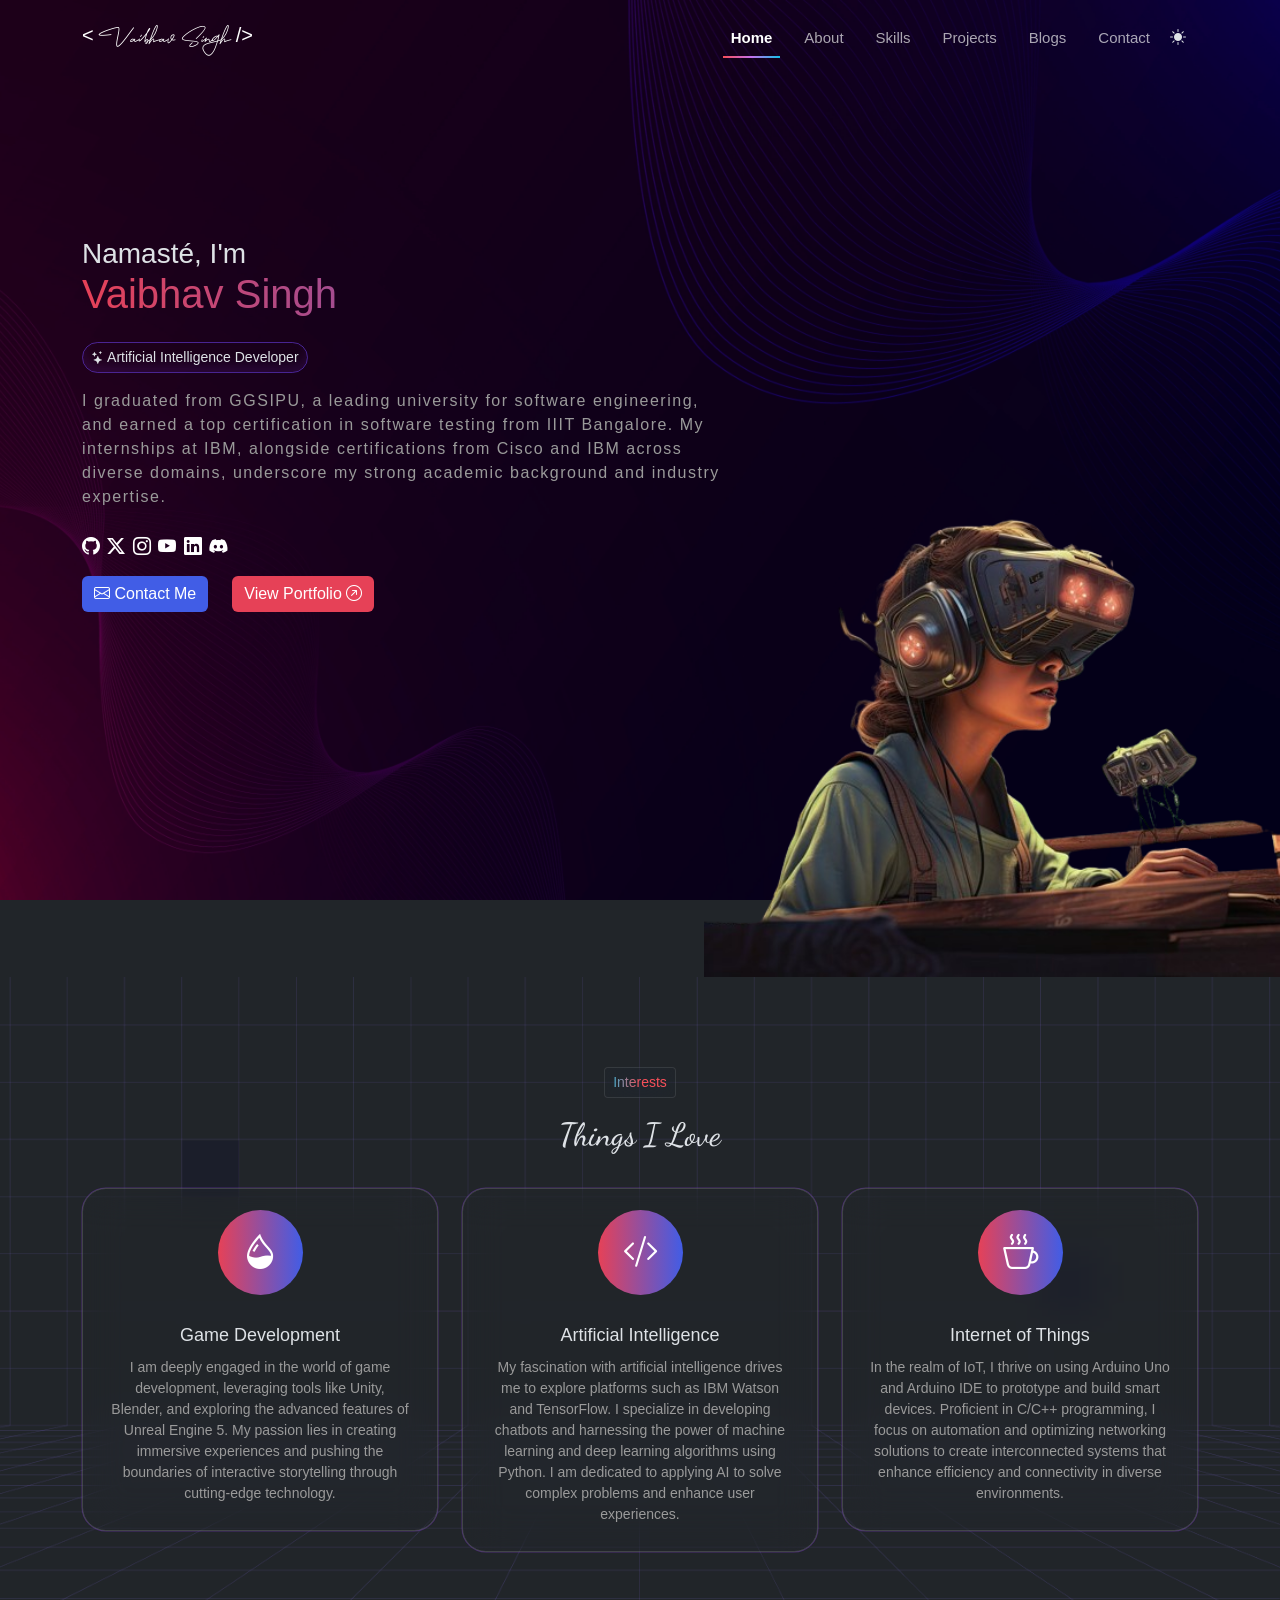
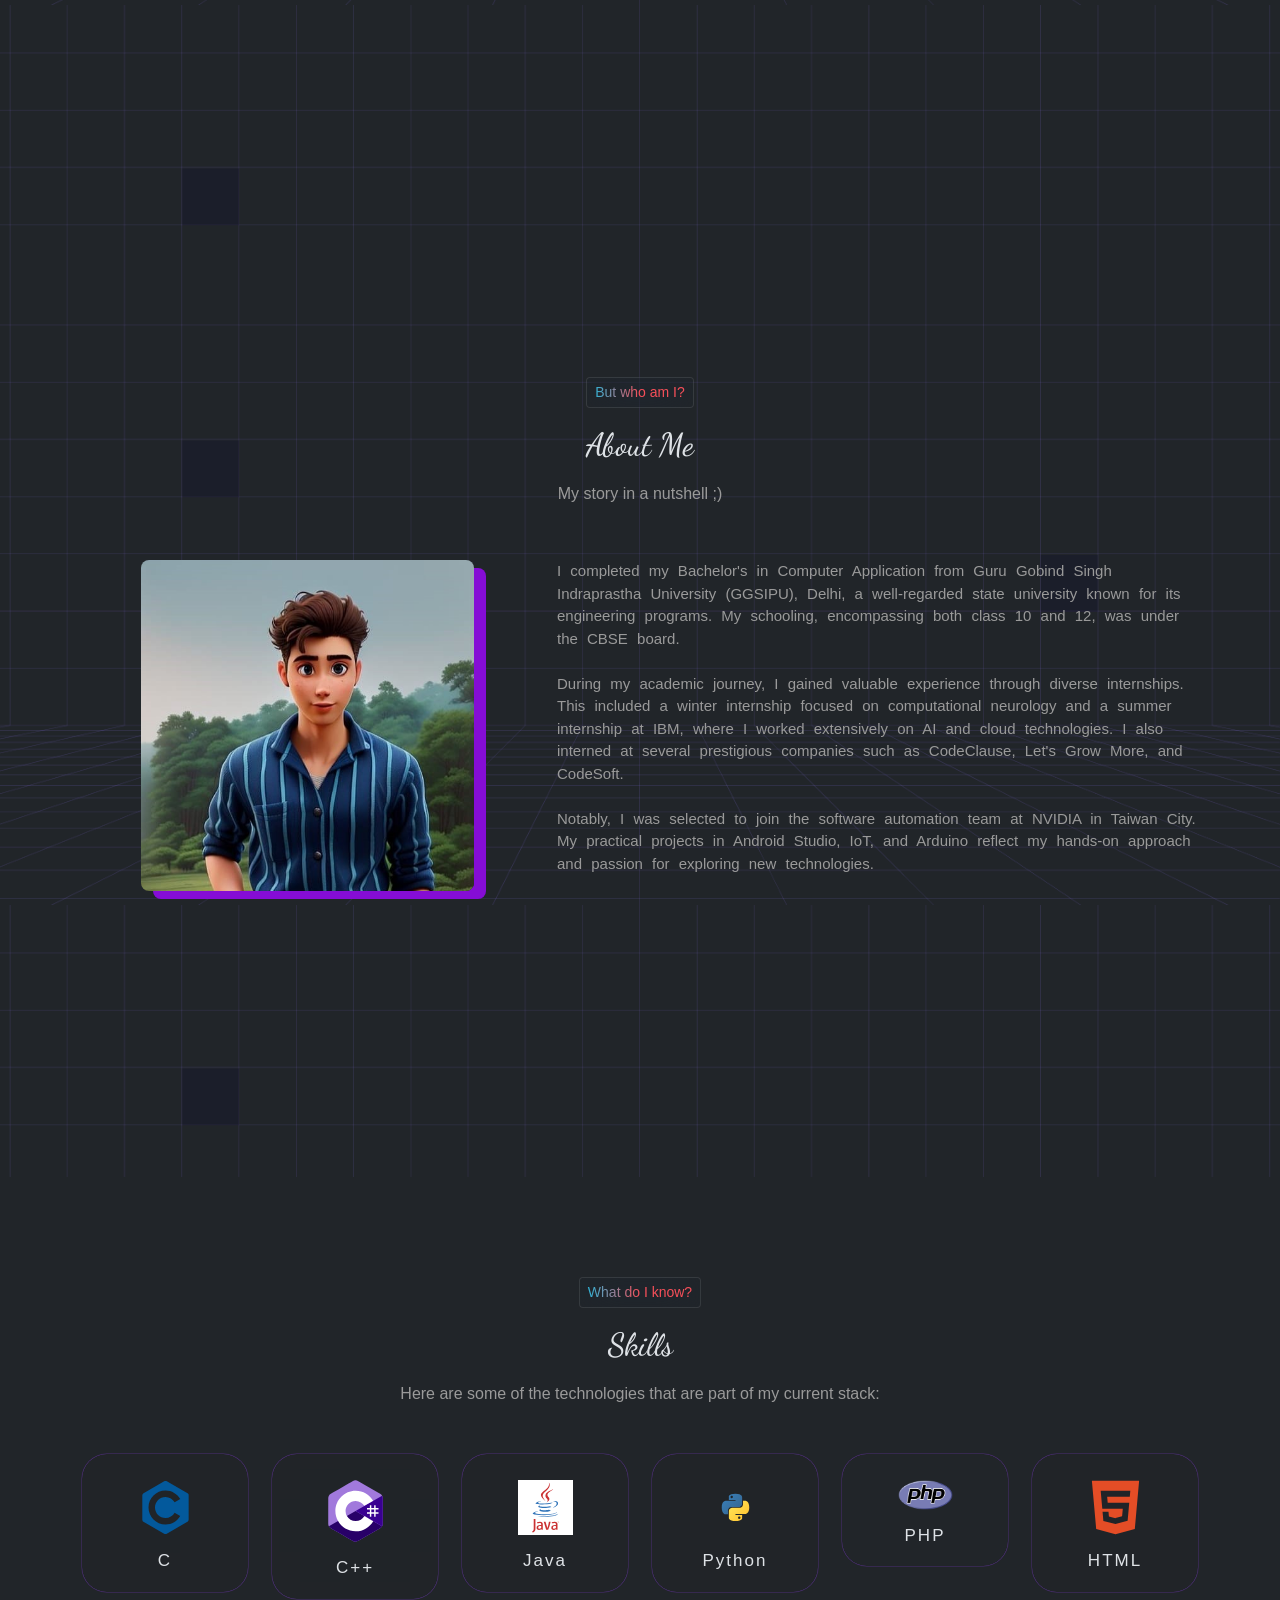
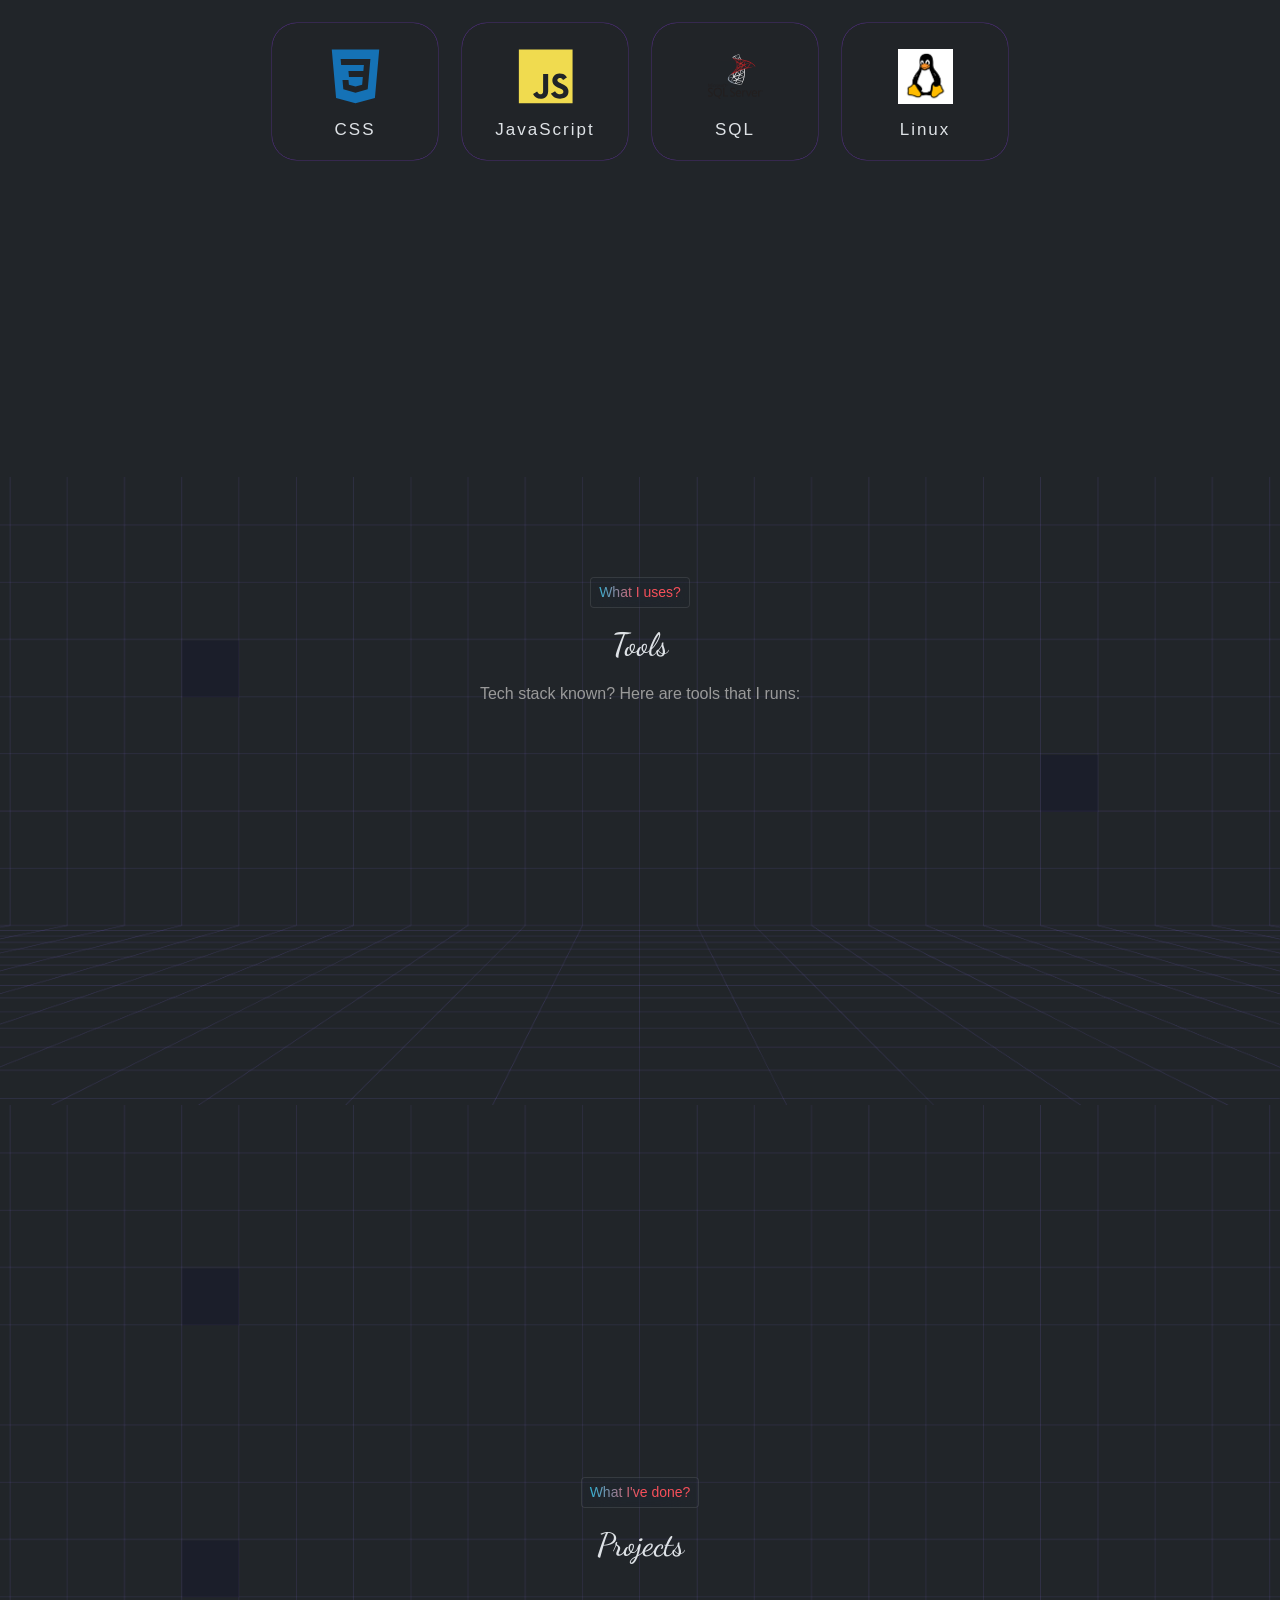
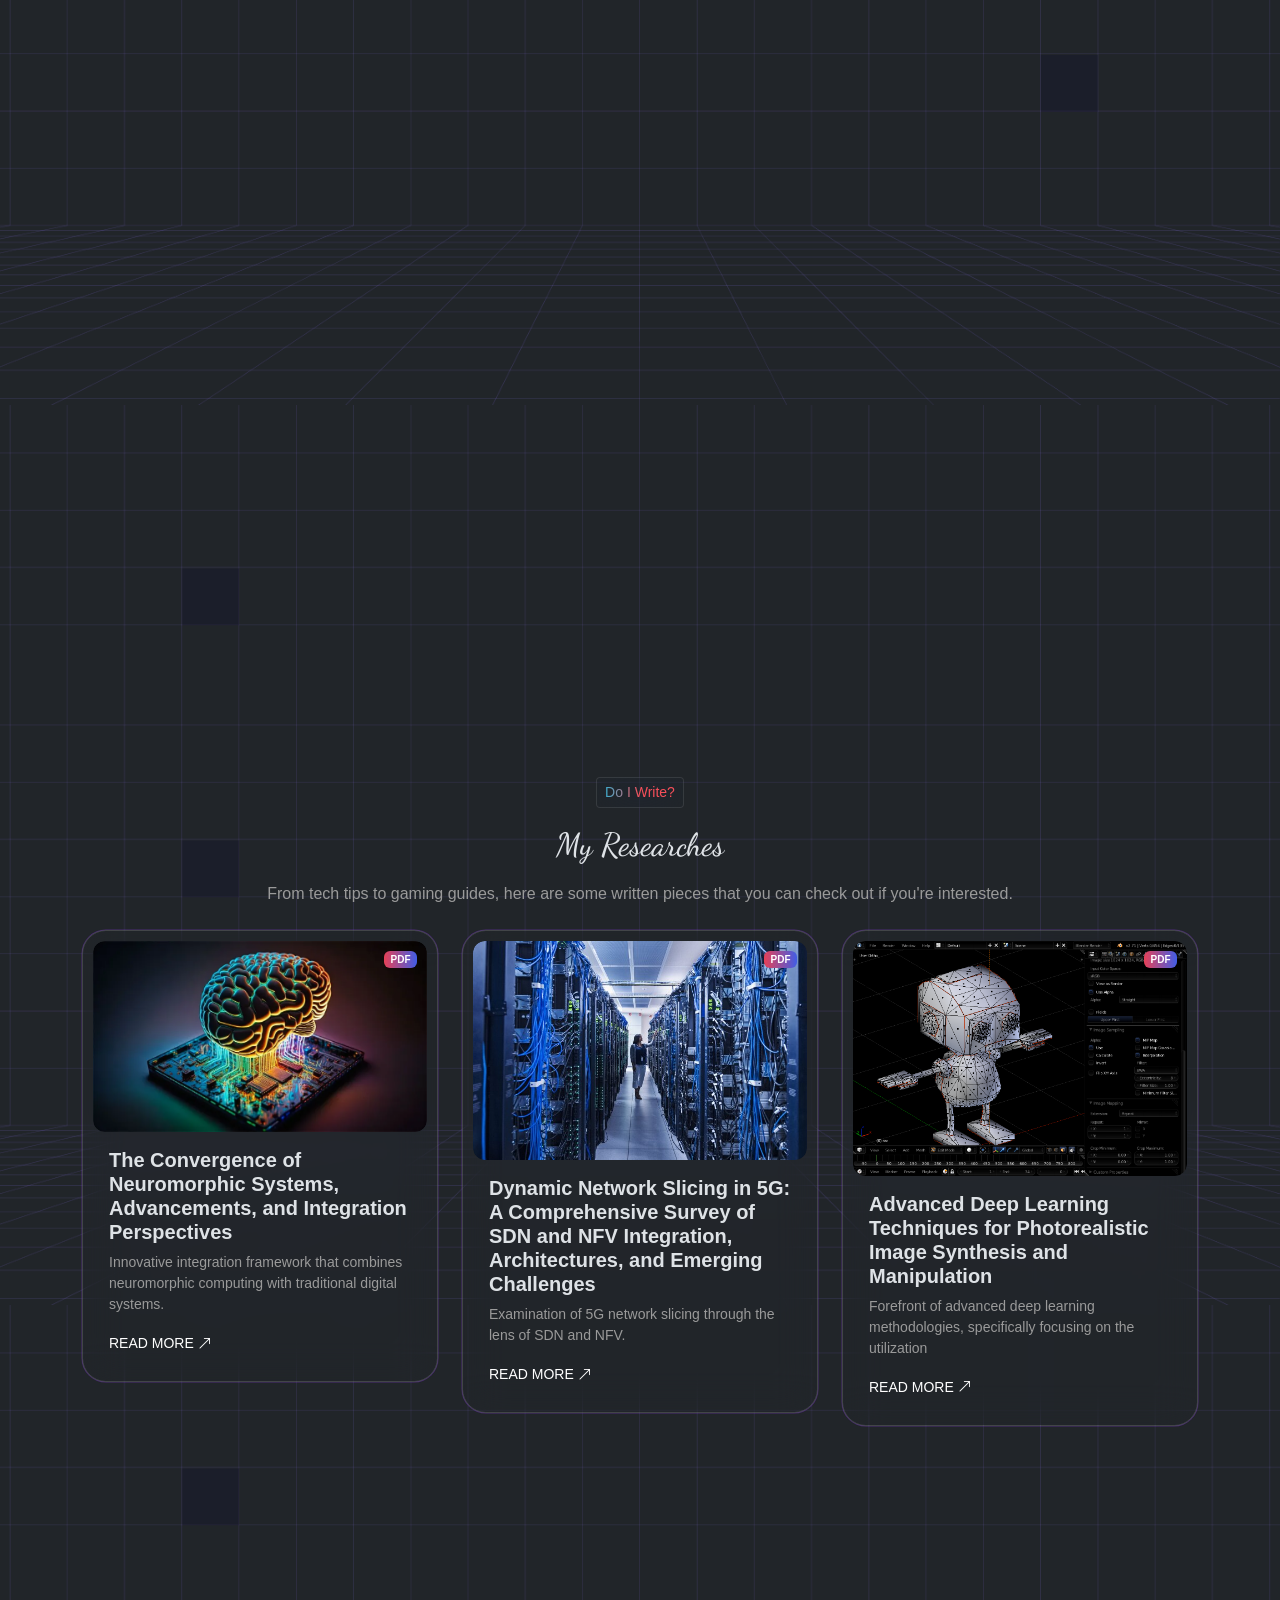
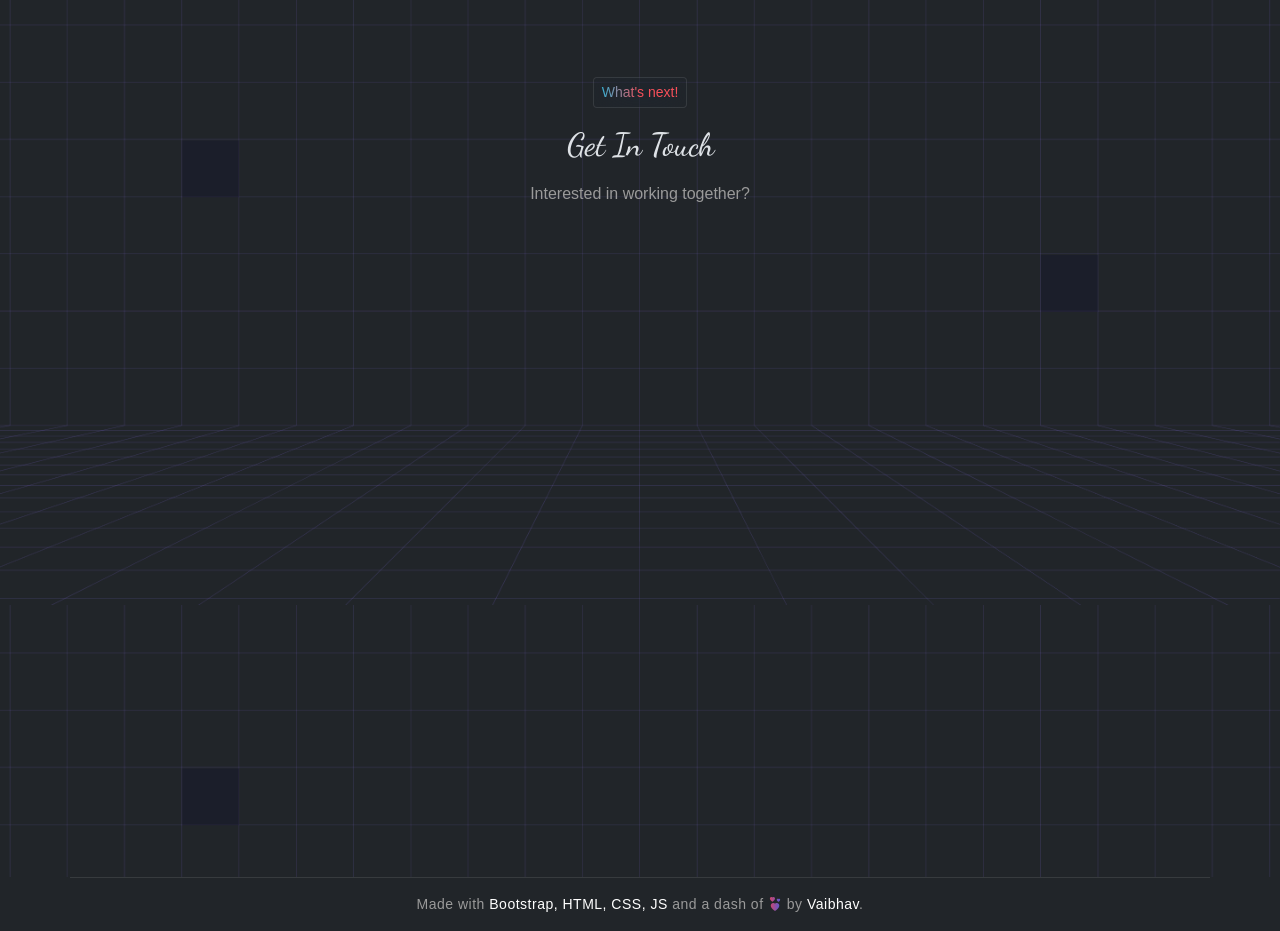
==== commit be798707: "Update portfolio link in index.html" ====
--- a/index.html
+++ b/index.html
@@ -120,7 +120,7 @@
                     </div>
                     <div class="d-flex call-to-action">
                         <a href="https://www.linkedin.com/in/vaibhavsingh001/" data-aos="fade-up" data-aos-delay="700"><button type="button" class="btn me-4 primary-bg-btn"><i class="bi bi-envelope"></i> Contact Me</button></a>
-                        <a href="https://drive.google.com/file/d/1FgvKm06HeaC-L_baILkrE1mZWN4kB_h0/view?usp=sharing" data-aos="fade-up" data-aos-delay="800"><button type="button" class="btn btn-light secondary-bg-btn">View Portfolio <i class="bi bi-arrow-up-right-circle"></i></button></a>
+                        <a href="https://drive.google.com/file/d/1_V6zodzS0ath3N14T6ukWExabCAfDUYB/view?usp=sharing" data-aos="fade-up" data-aos-delay="800"><button type="button" class="btn btn-light secondary-bg-btn">View Portfolio <i class="bi bi-arrow-up-right-circle"></i></button></a>
                     </div>                    
                 </div>
             </div>
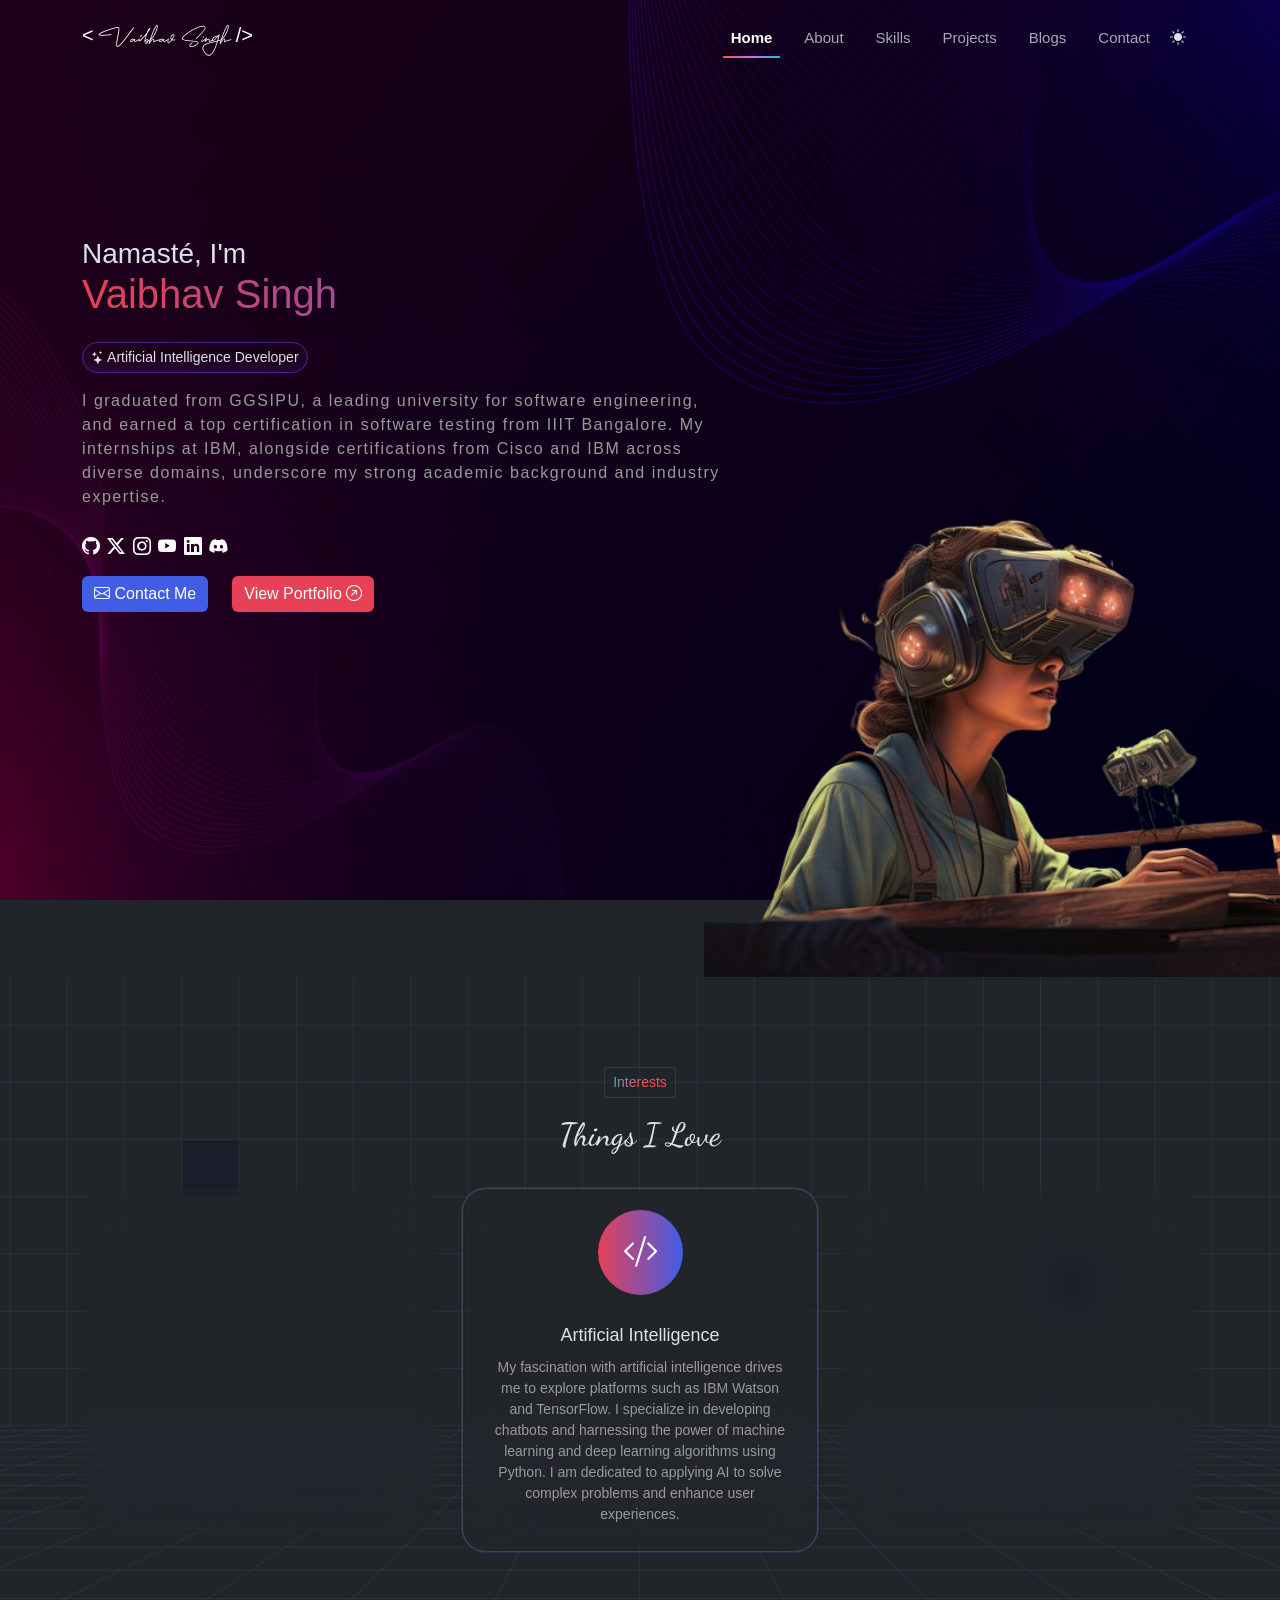
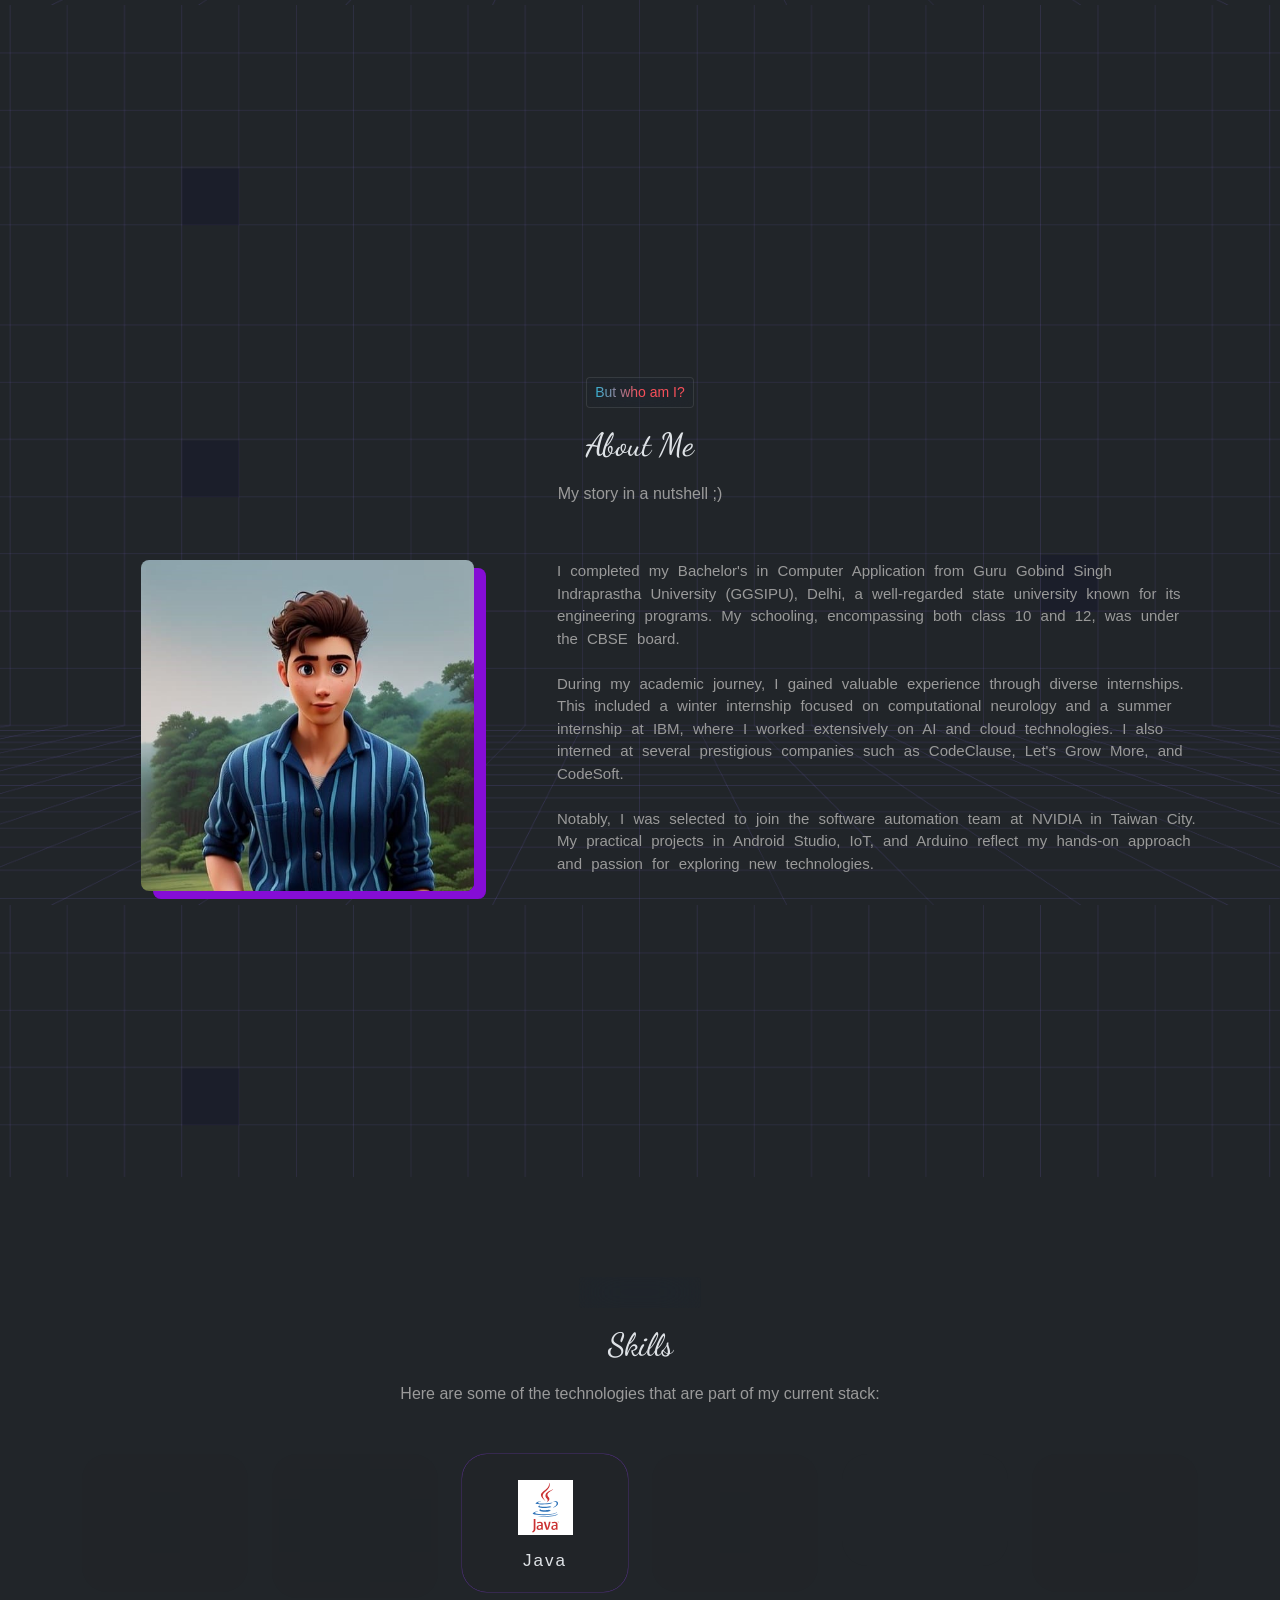
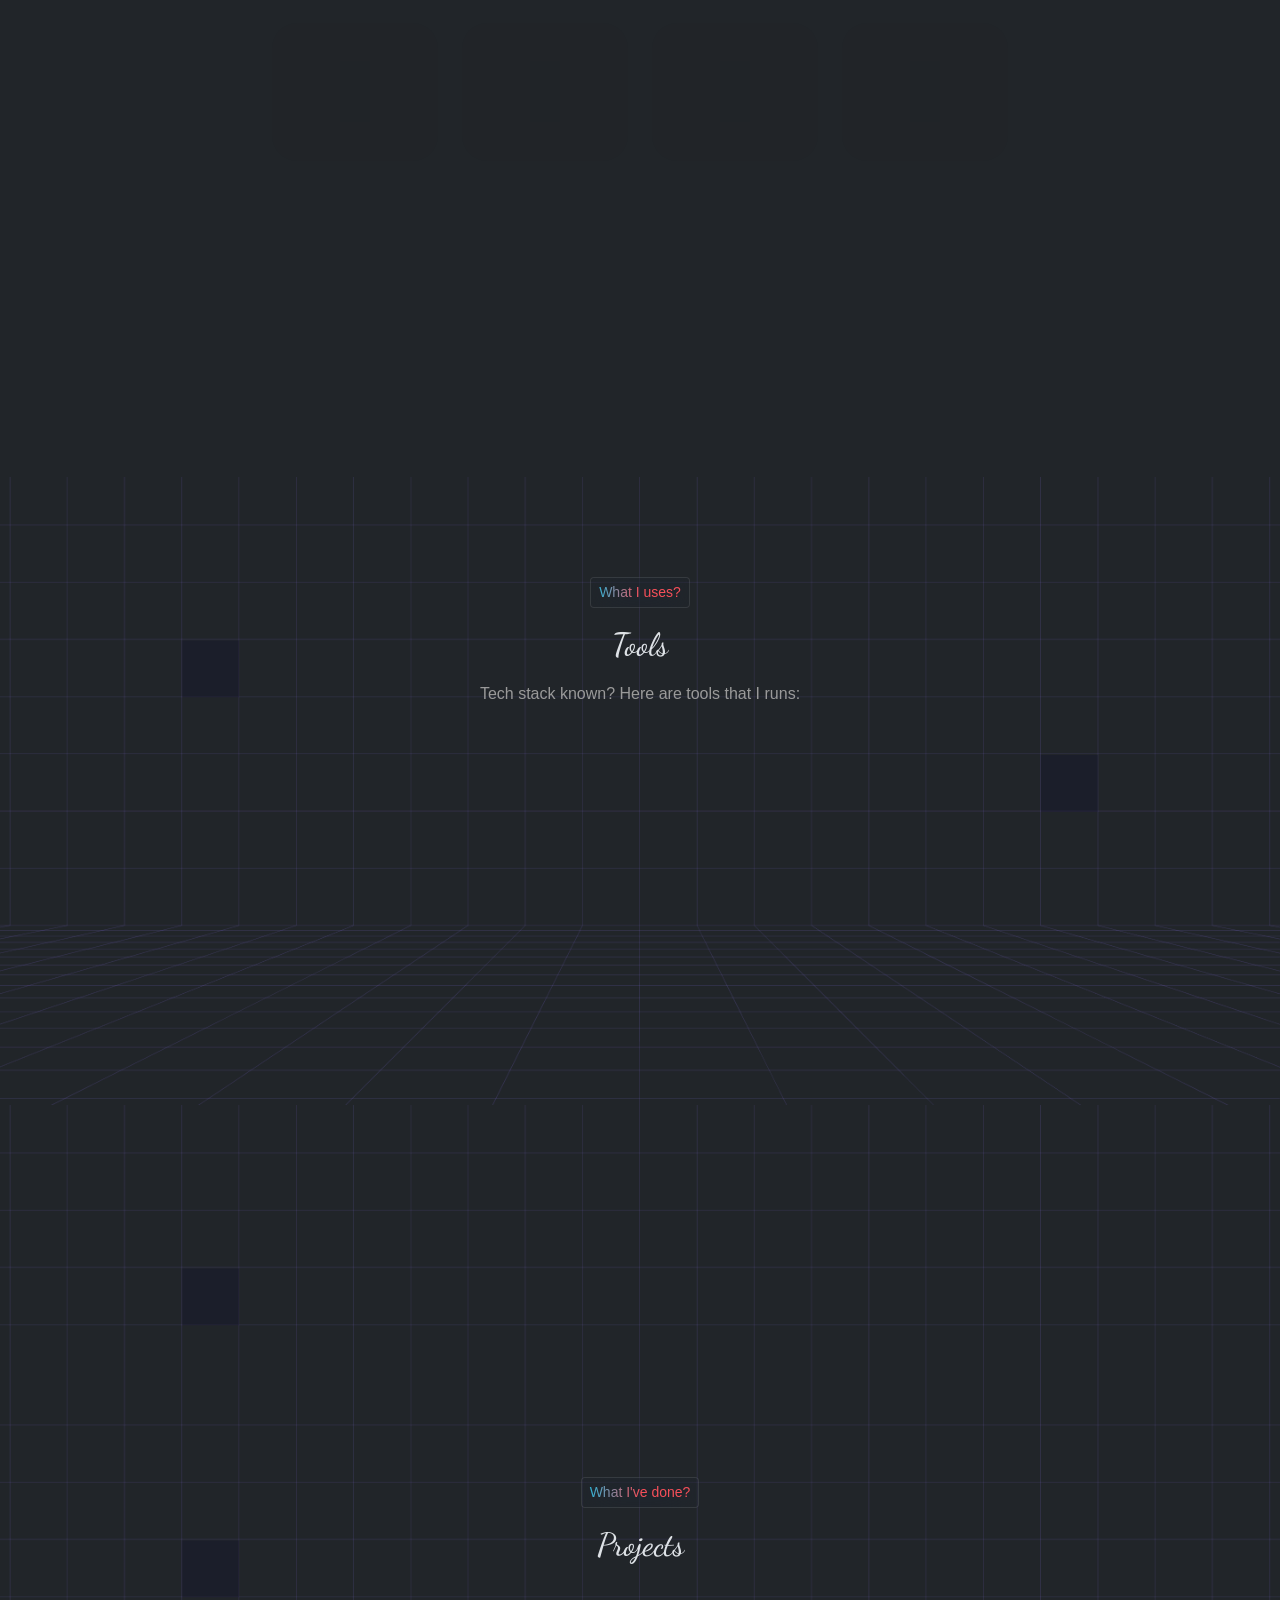
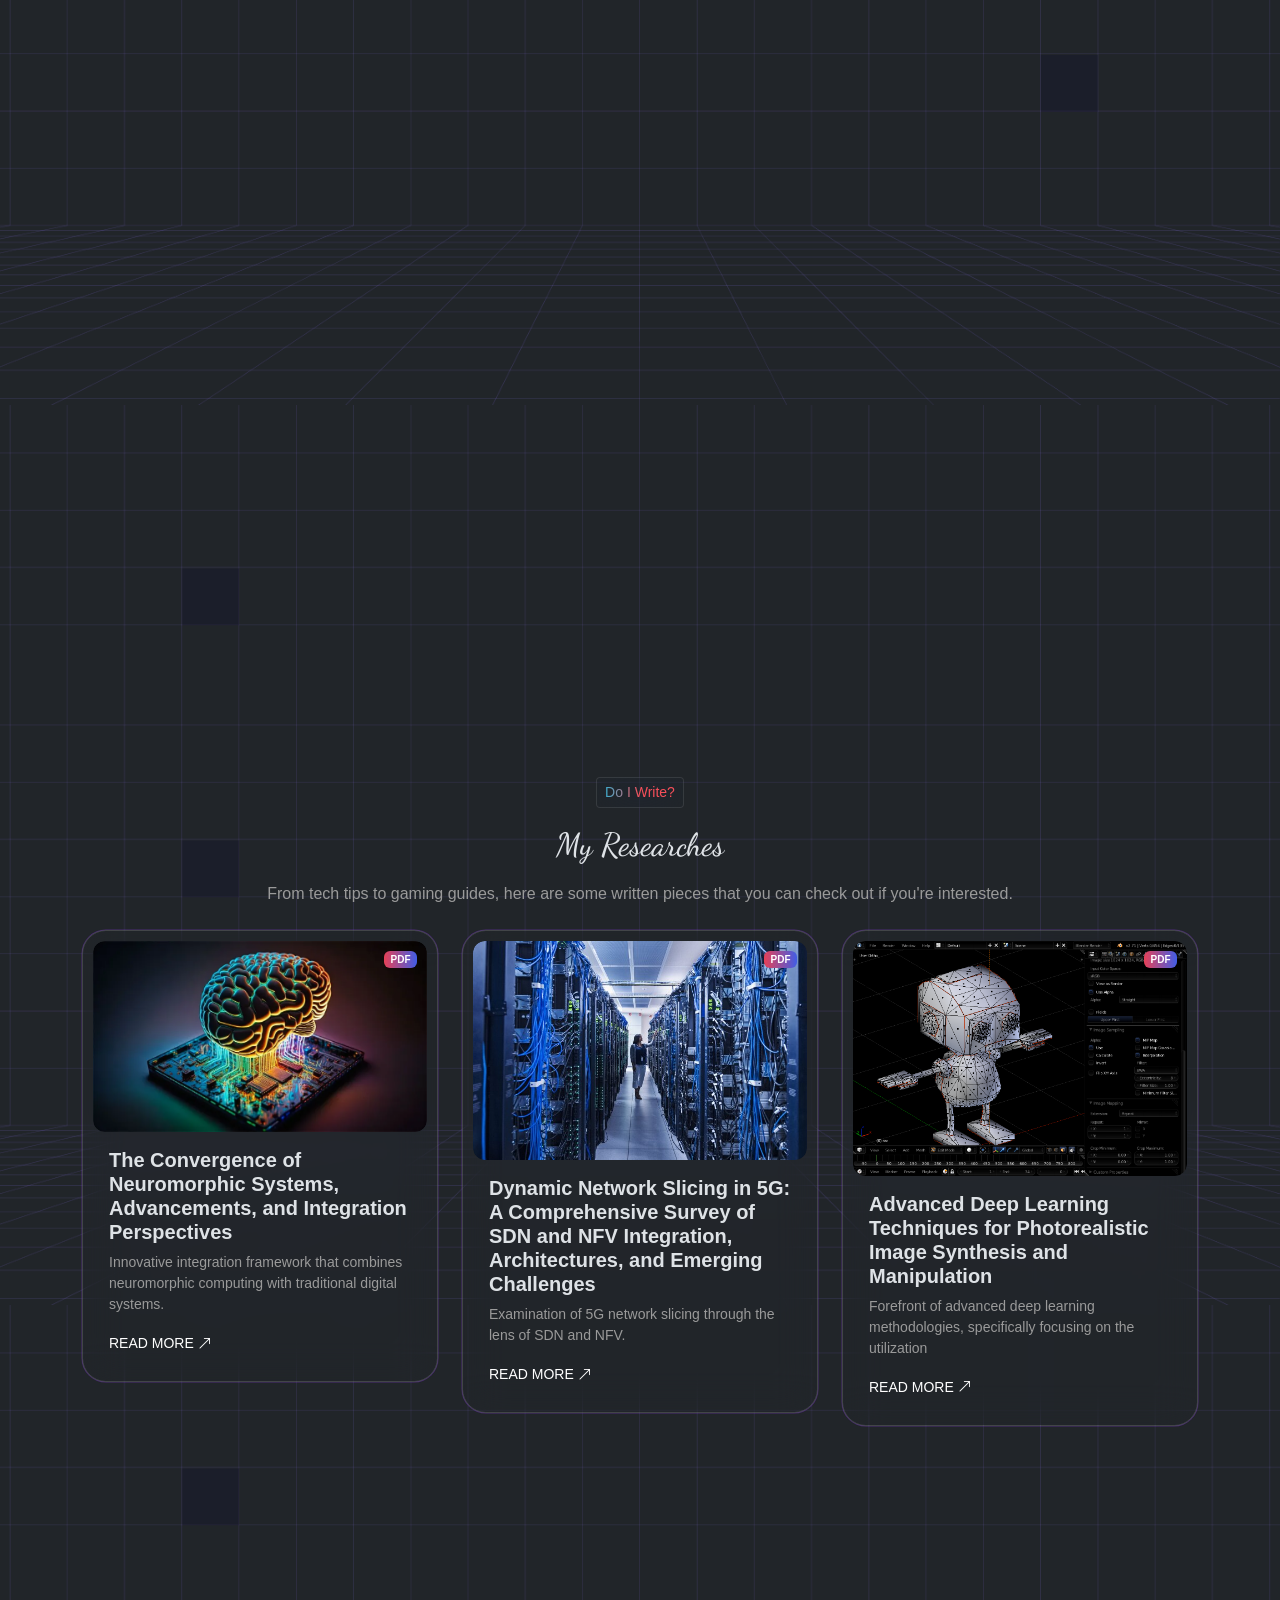
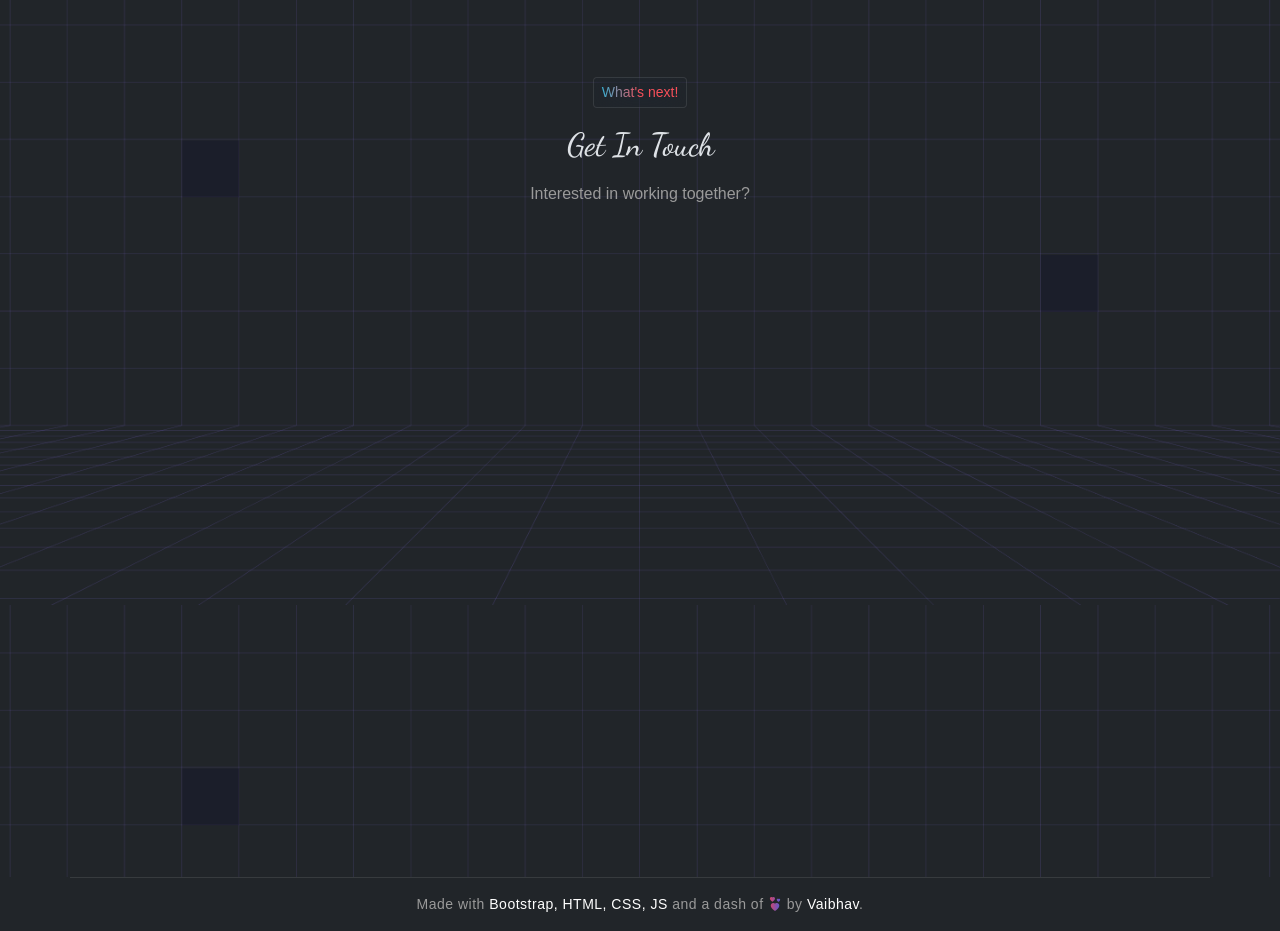
==== commit 1a4a094d: "Update index.html" ====
--- a/index.html
+++ b/index.html
@@ -342,7 +342,7 @@
                                     <img src="assets/images/projects/AgroTrade.png" class="img-fluid icon" alt="PfpFinder Logo">
                                 </div>
                                 <div class="col-7 p-0">
-                                    <a href="" class="card-title title" target="_blank">AgroTrade Mobile App</a>
+                                    <a href="" class="card-title title" target="_blank">Tonerland - Order Management System</a>
                                     <p class="stacks m-0">Java | Android Studio </p>
                                 </div>
                                 <div class="col-3 align-middle">
@@ -370,7 +370,7 @@
                                     <img src="assets/images/projects/ARDUINO.png" class="img-fluid icon" alt="BikeKart Template Logo">
                                 </div>
                                 <div class="col-7 p-0">
-                                    <a href="" class="card-title title" target="_blank">Arduino's Geo Guardian  </a>
+                                    <a href="" class="card-title title" target="_blank">Salesworx - Customer Relationship Management System Software</a>
                                     <p class="stacks m-0">GPS | IOT | Arduino</p>
                                 </div>
                                 <div class="col-3 align-middle">
@@ -398,7 +398,7 @@
                                     <img src="assets/images/projects/Gourmet.png" class="img-fluid icon" alt="SimplCalc Icon">
                                 </div>
                                 <div class="col-7 p-0">
-                                    <span class="card-title title">Gourmet Elegance Cuisine</span>
+                                    <span class="card-title title">Tripzetta - Travel Management System</span>
                                     <p class="stacks m-0">HTML | CSS | JS</p>
                                 </div>
                                 <div class="col-3 align-middle">
